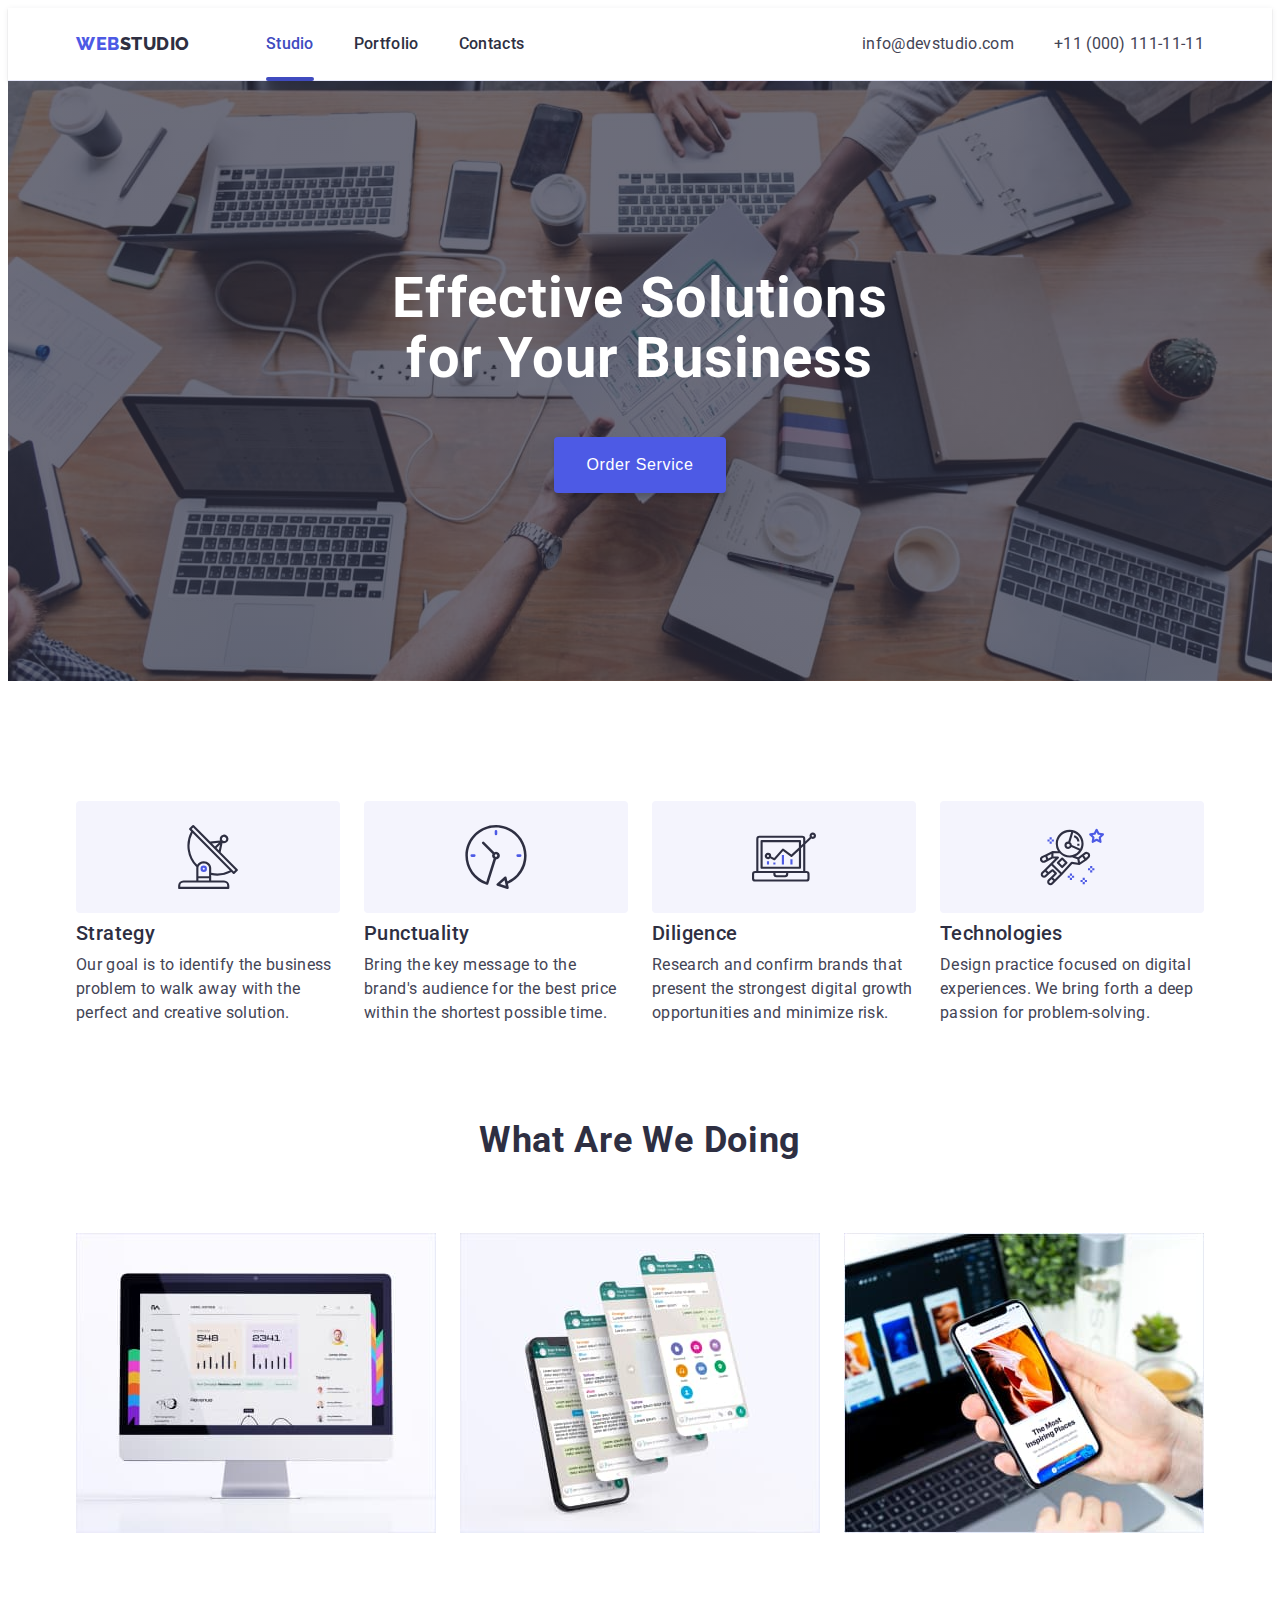
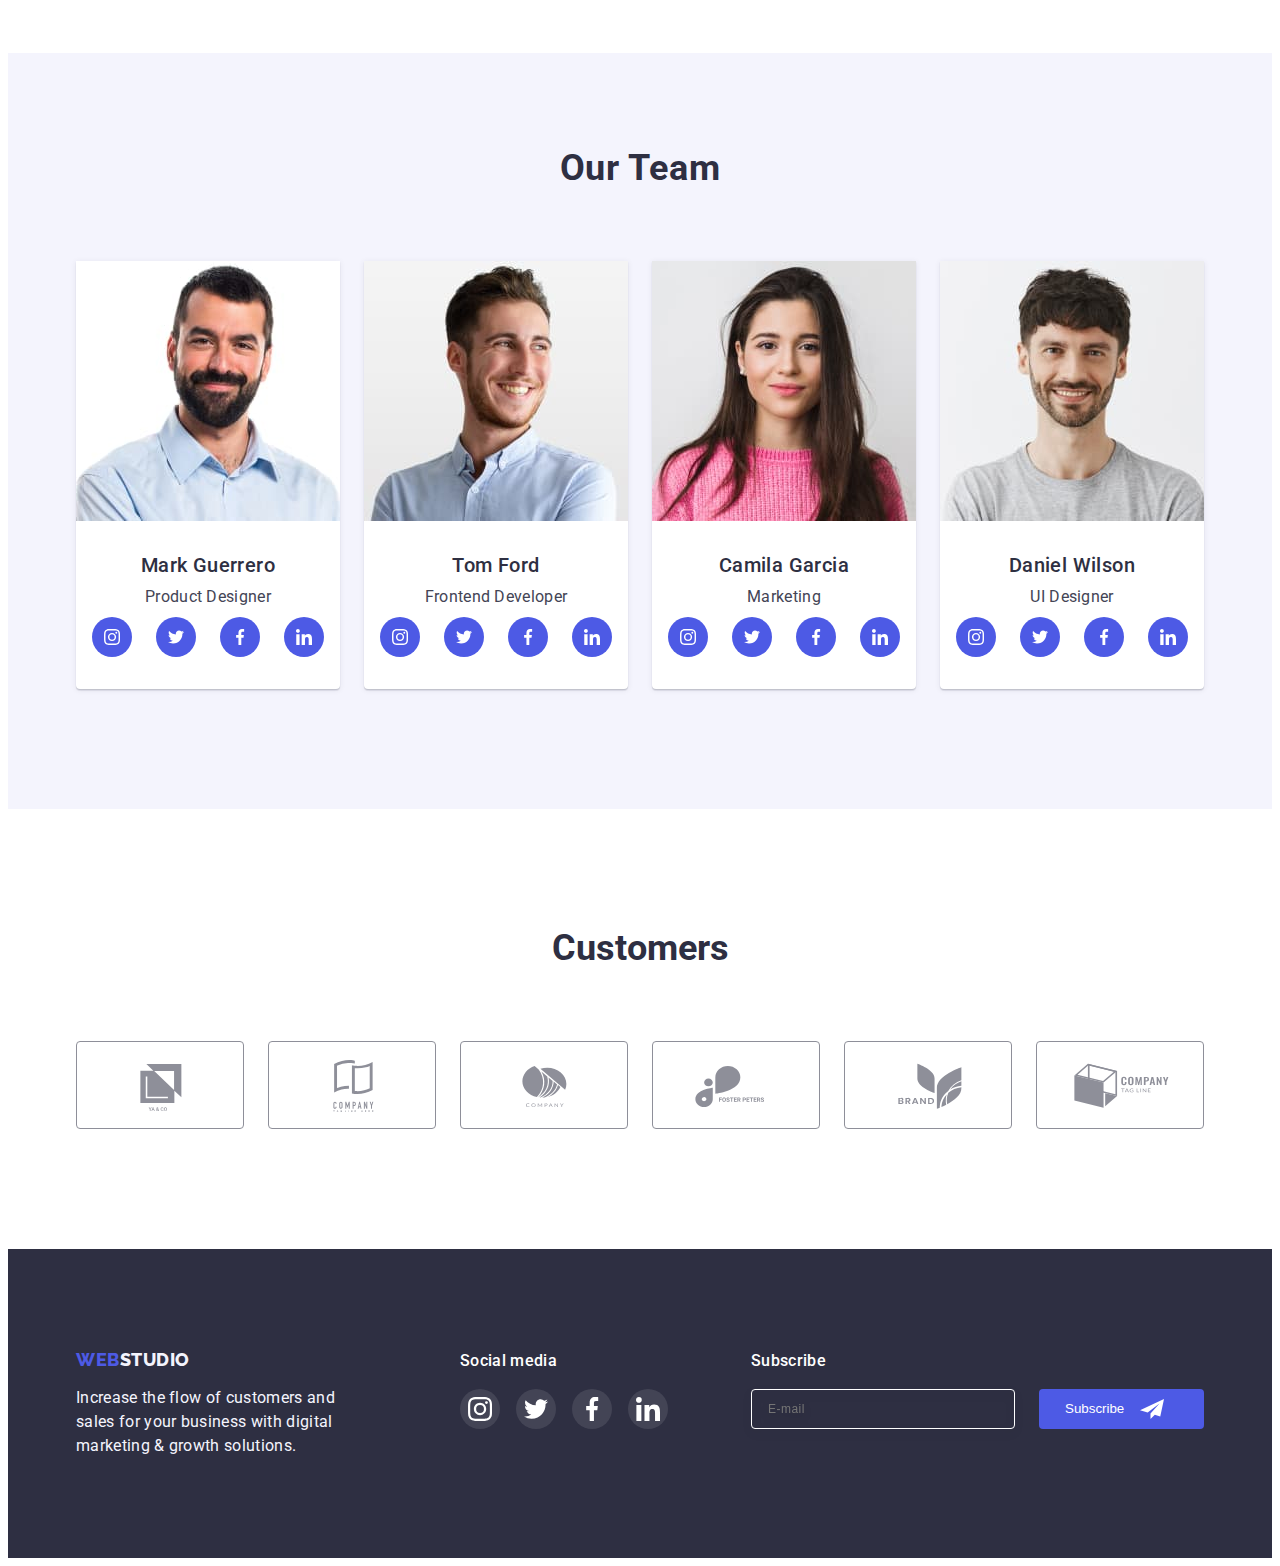
==== index.html @ e8868070 "q" ====
<!DOCTYPE html>
<html lang="en">
<head>
    <meta charset="UTF-8" />
    <meta http-equiv="X-UA-Compatible" content="IE=edge" />
    <meta name="viewport" content="width=device-width, initial-scale=1.0" />
    <title>WebStudio</title>
    <link rel="preconnect" href="https://fonts.googleapis.com">
    <link rel="preconnect" href="https://fonts.gstatic.com" crossorigin>
    <link href="https://fonts.googleapis.com/css2?family=Raleway:wght@800&family=Roboto:wght@400;500;700;900&display=swap"
        rel="stylesheet">
    <link rel="stylesheet" href="https://cdnjs.cloudflare.com/ajax/libs/modern-normalize/1.1.0/modern-normalize.min.css"
            integrity="sha512-wpPYUAdjBVSE4KJnH1VR1HeZfpl1ub8YT/NKx4PuQ5NmX2tKuGu6U/JRp5y+Y8XG2tV+wKQpNHVUX03MfMFn9Q=="
            crossorigin="anonymous" referrerpolicy="no-referrer" />
    <link rel="stylesheet" href="./css/slyles.css" />
</head>
<body class="body">
    <!-- Top Line -->
    <header class="page-header main-nav">
        <div class="container main-nav">
            <nav class="nav main-nav">
                <!-- Logo -->
                <a class="logo-up link" href="./index.html">Web<span class="logo-accent">Studio</span></a>
                <!-- Menu Nav -->
                <ul class="list main-nav">
                    <li class="nav-title">
                        <a class="navigation current-link link" href="./index.html">Studio</a>
                    </li>
                    <li class="nav-title">
                        <a class="navigation link" href="./portfolio.html">Portfolio</a>
                   <li>
                    <li class="nav-title">
                        <a class="navigation link" href="">Contacts</a>
                    </li>
                </ul>
            </nav>
            <address class="adress">
                <ul class="mail-tel main-nav">
                    <li class="nav-title"><a class="connection link" href="mailto:info@devstudio.com">info@devstudio.com</a></li>
                    <li class="nav-title"><a class="connection link" href="tel:+110001111111">+11 (000) 111-11-11</a></li>
                </ul>
            </address>
        </div>
    </header>
    <main>
        <!-- Hero -->
        <section class="hero section">
            <div class="container">
             <h1 class="hero-title">
            Effective Solutions<br />for Your Business
             </h1>
                <button class="hero-btn" data-modal-open type="button">Order Service</button>
            </div>
        </section>

        <!-- advantages -->
        <section class="advantages section2">
            <div class="container">
                <h2 class="visually-hidden">Advantages</h2>
                <ul class="adnvantage-list">
                    <li class="feature">
                        <div class="feature-icon-location">
                            <svg class="feature-icon">
                                <use href="./images/icons.svg#icon-antenna"></use>
                            </svg>
                        </div>
                        <h3 class="advantages-title">Strategy</h3>
                        <p class="advantages-text">Our goal is to identify the business problem to walk away with the perfect and creative solution.
                        </p>
                    </li>
                    <li class="feature">
                        <div class="feature-icon-location">
                <svg class="feature-icon">
                  <use href="./images/icons.svg#icon-clock"></use>
                </svg>
              </div>
                        <h3 class="advantages-title">Punctuality</h3>
                        <p class="advantages-text">Bring the key message to the brand's audience for the best price within the shortest possible
                            time.</p>
                    </li>
                    <li class="feature">
                        <div class="feature-icon-location">
                <svg class="feature-icon">
                  <use href="./images/icons.svg#icon-diagram"></use>
                </svg>
              </div>
                        <h3 class="advantages-title">Diligence</h3>
                        <p class="advantages-text">Research and confirm brands that present the strongest digital growth opportunities and minimize
                            risk.</p>
                    </li>
                    <li class="feature">
                        <div class="feature-icon-location">
                <svg class="feature-icon">
                  <use href="./images/icons.svg#icon-astronaut"></use>
                </svg>
              </div>
                        <h3 class="advantages-title">Technologies</h3>
                        <p class="advantages-text">Design practice focused on digital experiences. We bring forth a deep passion for
                            problem-solving.</p>
                    </li>
                </ul>
            </div>
        </section>
        <!-- gallery -->
        <section class="gallery section">
            <div class="container">
                <h2 class="galery-title">What are we doing</h2>
                <ul class="section-gallery">
                    <li class="section-photo">
                        <img src="./images/computer.jpg" alt="computer with opened projectc" width="360" height="300" />
                    </li>
                    <li class="section-photo">
                        <img src="./images/phoneapp.jpg" alt="phone application" width="360" height="300" />
                    </li>
                    <li class="section-photo">
                        <img src="./images/webpage.jpg" alt="mobile version of web page" width="360" height="300" />
                    </li>
                </ul>
            </div>
        </section>
        <!-- our team -->
        <section class="team-section section">
           <div class="container">
                <h2 class="team-title">Our Team</h2>
                <ul class="section3">
                    <li class="team-title-list">
                        <img class="team-card-photo" src="./images/team/mark.jpg" alt="Mark Guerrero" width="264" height="260" />
                        <div class="team-wrap">
                            <h3 class="name">Mark Guerrero</h3>
                            <p class="job">Product Designer</p>
                            <ul class="team-soc-list list">
                                <li class="team-soc-item">
                                    <a href="" class="team-soc-link link">
                                        <svg width="16" height="16" class="team-soc-icon">
                                            <use href="./images/icons.svg#icon-instagram"></use>
                                        </svg>
                                    </a></li>
                                <li class="team-soc-item">
                                    <a href="" class="team-soc-link link">
                                        <svg width="16" height="16" class="team-soc-icon">
                                            <use href="./images/icons.svg#icon-twitter"></use>
                                        </svg>
                                    </a></li>
                                <li class="team-soc-item">
                                    <a href="" class="team-soc-link link">
                                        <svg width="16" height="16" class="team-soc-icon">
                                            <use href="./images/icons.svg#icon-facebook"></use>
                                        </svg>
                                    </a></li>
                                <li class="team-soc-item">
                                    <a href="" class="team-soc-link link">
                                        <svg width="16" height="16" class="team-soc-icon">
                                            <use href="./images/icons.svg#icon-linkedin"></use>
                                        </svg>
                                    </a></li>
                            </ul>
                        </div >
                    </li>
                    <li class="team-title-list">
                        <img class="team-card-photo" src="./images/team/tom.jpg" alt="Tom Form" width="264" height="260" />
                        <div class="team-wrap">
                            <h3 class="name">Tom Ford</h3>
                            <p class="job">Frontend Developer</p>
                            <ul class="team-soc-list list">
                                <li class="team-soc-item">
                                    <a href="" class="team-soc-link link">
                                        <svg width="16" height="16" class="team-soc-icon">
                                            <use href="./images/icons.svg#icon-instagram"></use>
                                        </svg>
                                    </a></li>
                                <li class="team-soc-item">
                                    <a href="" class="team-soc-link link">
                                        <svg width="16" height="16" class="team-soc-icon">
                                            <use href="./images/icons.svg#icon-twitter"></use>
                                        </svg>
                                    </a></li>
                                <li class="team-soc-item">
                                    <a href="" class="team-soc-link link">
                                        <svg width="16" height="16" class="team-soc-icon">
                                            <use href="./images/icons.svg#icon-facebook"></use>
                                        </svg>
                                    </a></li>
                                <li class="team-soc-item">
                                    <a href="" class="team-soc-link link">
                                        <svg width="16" height="16" class="team-soc-icon">
                                            <use href="./images/icons.svg#icon-linkedin"></use>
                                        </svg>
                                    </a></li>
                            </ul>
                        </div >
                    </li>
                    <li class="team-title-list">
                        <img class="team-card-photo" src="./images/team/camila.jpg" alt="Camila Garcia" width="264" height="260" />
                        <div class="team-wrap">
                            <h3 class="name">Camila Garcia</h3>
                            <p class="job">Marketing</p>
                            <ul class="team-soc-list list">
                                <li class="team-soc-item">
                                    <a href="" class="team-soc-link link">
                                        <svg width="16" height="16" class="team-soc-icon">
                                            <use href="./images/icons.svg#icon-instagram"></use>
                                        </svg>
                                    </a></li>
                                <li class="team-soc-item">
                                    <a href="" class="team-soc-link link">
                                        <svg width="16" height="16" class="team-soc-icon">
                                            <use href="./images/icons.svg#icon-twitter"></use>
                                        </svg>
                                    </a></li>
                                <li class="team-soc-item">
                                    <a href="" class="team-soc-link link">
                                        <svg width="16" height="16" class="team-soc-icon">
                                            <use href="./images/icons.svg#icon-facebook"></use>
                                        </svg>
                                    </a></li>
                                <li class="team-soc-item">
                                    <a href="" class="team-soc-link link">
                                        <svg width="16" height="16" class="team-soc-icon">
                                            <use href="./images/icons.svg#icon-linkedin"></use>
                                        </svg>
                                    </a></li>
                            </ul>
                        </div >
                    </li>
                    <li class="team-title-list">
                        <img class="team-card-photo" src="./images/team/daniel.jpg" alt="Daniel Wilson" width="264" height="260" />
                        <div class="team-wrap">
                            <h3 class="name">Daniel Wilson</h3>
                            <p class="job">UI Designer</p>
                            <ul class="team-soc-list list">
                                <li class="team-soc-item">
                                    <a href="" class="team-soc-link link">
                                        <svg width="16" height="16" class="team-soc-icon">
                                            <use href="./images/icons.svg#icon-instagram"></use>
                                        </svg>
                                    </a></li>
                                <li class="team-soc-item">
                                    <a href="" class="team-soc-link link">
                                        <svg width="16" height="16" class="team-soc-icon">
                                            <use href="./images/icons.svg#icon-twitter"></use>
                                        </svg>
                                    </a></li>
                                <li class="team-soc-item">
                                    <a href="" class="team-soc-link link">
                                        <svg width="16" height="16" class="team-soc-icon">
                                            <use href="./images/icons.svg#icon-facebook"></use>
                                        </svg>
                                    </a></li>
                                <li class="team-soc-item">
                                    <a href="" class="team-soc-link link">
                                        <svg width="16" height="16" class="team-soc-icon">
                                            <use href="./images/icons.svg#icon-linkedin"></use>
                                        </svg>
                                    </a></li>
                            </ul>
                        </div >
                    </li>
                </ul>
           </div>
        </section>
        <section class="customers">
            <div class="container">
                <h2 class="subtitle">Customers</h2>        
                <ul class="list flex-list">
                    <li class="customers-item">
                        <a href="#" class="customers-link">
                            <svg class="svg-link">
                                <use href="./images/icons.svg#icon-ya-co"></use>
                            </svg>
                        </a>
                    </li>
                    <li class="customers-item">
                        <a href="#" class="customers-link">
                            <svg class="svg-link">
                                <use href="./images/icons.svg#icon-tagline-2"></use>
                            </svg>
                        </a>
                    </li>
                    <li class="customers-item">
                        <a href="#" class="customers-link">
                            <svg class="svg-link">
                                <use href="./images/icons.svg#icon-company"></use>
                            </svg>
                        </a>
                    </li>
                    <li class="customers-item">
                        <a href="#" class="customers-link">
                            <svg class="svg-link">
                                <use href="./images/icons.svg#icon-foster-peters"></use>
                            </svg>
                        </a>
                    </li>
                    <li class="customers-item">
                        <a href="#" class="customers-link">
                            <svg class="svg-link">
                                <use href="./images/icons.svg#icon-brand"></use>
                            </svg>
                        </a>
                    </li>
                    <li class="customers-item">
                        <a href="#" class="customers-link">
                            <svg class="svg-link">
                                <use href="./images/icons.svg#icon-company-tagline"></use>
                            </svg>
                        </a>
                    </li>
                </ul>
            </div>
        </section>
    </main>
    <!-- Footer -->
    <footer class="footer">
        <div class="container footer-box">
            <div>
                <a class="logo-down link" href="./index.html">Web<span class="logo-footer">Studio</span></a>
                <p class="footer-text">Increase the flow of customers and sales for your business with digital marketing & growth solutions.</p>
            </div>
            <div class="footer-soc-media">            
                <p class="social-text">Social media</p>
                <ul class="footer-container list">
                    <li class="footer-soc-item">
                        <a href="#" class="footer-link link">
                            <svg width="24" height="24" class="footer-icon">
                                <use href="./images/icons.svg#icon-instagram"></use>
                            </svg>
                        </a>
                    </li>            
                    <li class="footer-soc-item">
                        <a href="#" class="footer-link">
                            <svg width="24" height="24" class="footer-icon">
                                <use href="./images/icons.svg#icon-twitter"></use>
                            </svg>
                        </a>
                    </li>
                    <li class="footer-soc-item">
                        <a href="#" class="footer-link">
                            <svg width="24" height="24" class="footer-icon">
                                <use href="./images/icons.svg#icon-facebook"></use>
                            </svg>
                        </a>
                    </li>            
                    <li class="footer-soc-item">
                        <a href="#" class="footer-link">
                            <svg width="24" height="24" class="footer-icon">
                                <use href="./images/icons.svg#icon-linkedin"></use>
                            </svg>
                        </a>
                    </li>
                </ul>
            </div>
            <div class="footer-subscribe">
                       <h3 class="footer-header">Subscribe</h3>
                        <form class="footer-input">                            
                            <input type="email" name="email" placeholder="E-mail" class="footer-input-email">
                            <button type="submit" class="subscribe-btn">Subscribe
                            <svg width="24" height="24" class="footer-plane-icon">
                            <use href="./images/icons.svg#icon-plane"></use>
                        </svg>
                    </button>
                </form>
            </div>
        </div>
    </footer>
    <div class="backdrop is-hidden" data-modal>
        <div class="modal">
            <button type="button" class="modal-close" data-modal-close>
                <svg width="8" height="8" class="close-iconx">
                    <use href="./images/icons.svg#icon-close-icon"></use>
                </svg>
            </button>
            <p class="modal-title">Leave your contacts and we will call you back</p>
            <form class="modal-form">
                <div class="modal-filed">
                    <label for="user-name" class="label-name">Name</label>
                    <div class="input-div">
                        <input type="text" class="modal-input" placeholder="Name" id="user-name" name="user-name" />
                        <svg class="modal-input-icon" width="18px" height="24px">
                            <use href="./images/icons.svg#icon-name"></use>
                        </svg>
                    </div>
                </div>
                <div class="modal-filed">
                    <label for="user-phone" class="label-name">Phone</label>
                    <div class="input-div">
                        <input type="tel" class="modal-input" placeholder="Phone" id="user-phone" name="user-phone" />
                        <svg class="modal-input-icon" width="18px" height="24px">
                            <use href="./images/icons.svg#icon-phone"></use>
                        </svg>
                    </div>
                </div>
                <div class="modal-filed">
                    <label for="user-email" class="label-name">Email</label>
                    <div class="input-div">
                        <input type="email" class="modal-input" placeholder="Email" id="user-email" name="user-email" />
                        <svg class="modal-input-icon" width="18px" height="24px">
                            <use href="./images/icons.svg#icon-email"></use>
                        </svg>
                    </div>
                </div>
                <div class="modal-textarea">
                    <label class="label-name" for="user-comment">Comment</label>
                    <textarea name="user-comment" id="user-comment" class="textarea" placeholder="Text input"></textarea>
                </div>
                <div class="modal-field">
                    <input type="checkbox" name="user-privacy" value="true" id="privacy" class="modal-check visually-hidden">
                    <label for="privacy" class="check-text">
            
                        I accept the terms and conditions of the
                        <a href="#" class="privacy-link">Privacy Policy</a>
                    </label>
                </div>
                <button class="send-btn" type="submit">Send</button>
            </form>
        </div>
    </div>
    <script src="./js/modal.js"></script>
</body>

</html>
---- css/slyles.css ----
/*--------------variables-------------*/
:root {
    --primary-text-color: #434455;
    --primary-bg-color: #ffffff;
    --hero-background-color: #2E2F42;
    --team-background-colr: #F4F4FD;
    --accent-color: #2e2f42;
    --logo: #4D5AE5;
    --btn-portfolio-color: #4D5AE5;
    --btn-bg-portfolio-color: #F4F4FD;
    --hero-title-color: #FFFFFF;
    --features-paragraf-color: #434455;
    --job-color: #434455;
    --navigation: #2E2F42;
    --type-product-collor: #434455;
    --main-background-color: #FFFFFF;
    --team-background-color: #f4f4fd;
    --footer-background-color: #2E2F42;
    --footer-text-color: #f4f4fd;

}

h1,
h2,
h3,
p {
    margin: 0;
}

ul {
    margin: 0;
    padding: 0;
}

img {
    display: block;
    width: 100%;
}

*,
*::before,
*::after {
    box-sizing: border-box;
}

/* Container */

.container {
    width: 1158px;
    padding-left: 15px;
    padding-right: 15px;
    margin-left: auto;
    margin-right: auto;
}



/*-----------------------main-regulation------------------------*/
.body {
    font-family: "Roboto", sans-serif;
    color: var(--primary-text-color);
    background-color: var(--primary-bg-color);
}

.section {
    padding-top: 96px;
    padding-bottom: 120px;
    gap: 24px;
}

.section2 {padding-top: 120px;}

.section3 {
    list-style: none;
    display: flex;}

.page-header {
text-align: center;
background: #ffffff;
border-bottom: 1px solid #e7e9fc;
box-shadow: 0px 2px 1px rgba(46, 47, 66, 0.08), 0px 1px 1px rgba(46, 47, 66, 0.16), 0px 1px 6px rgba(46, 47, 66, 0.08);
}

.adress {
    margin-left: auto;
    font-style: normal
}

.mail-tel {
line-height: 1.5;
letter-spacing: 0.02em;
font-style: normal;
list-style: none;
}

.list {
    display: flex;
    flex-direction: row;
    list-style: none;
    align-items: flex-start;
}

.adnvantage-list {
    display: flex;
    margin: 0;
    padding: 0;
}

.feature {
    list-style: none;
    width: calc((100% - 48px) / 4);
    margin: 0;
    padding: 0;
}

.feature-icon {
    width: 64px;
    height: 64px;
    fill: #2e2f42;
    }

.feature-icon-location {
    display: flex;
    justify-content: center;
    align-items: center;
    margin-bottom: 8px;
    height: 112px;
    background: #f4f4fd;
    border-radius: 4px;
}

.feature:not(:last-child) {
    margin-right: 24px;
}

.nav-title:not(:last-child) {
    margin-right: 40px;
}

.link {
    text-decoration: none;
}


.hero-btn {

    font-weight: 500;
    font-size: 16px;
    line-height: 1.5;
    cursor: pointer;
    letter-spacing: 0.04em;
    color: #FFFFFF;
    background-color: #4D5AE5;
    box-shadow: 0px 4px 4px rgba(0, 0, 0, 0.15);
    border-radius: 4px;
    padding: 16px 32px;
    border: none;
    transition: background-color 250ms cubic-bezier(0.4, 0, 0.2, 1);
    
}

.hero-btn:hover,
.hero-btn:focus {
    background-color: #404BBF;
    
}

.portfolio-btn {
    font-family: "Roboto", sans-serif;
    font-weight: 500;
    font-size: 16px;
    line-height: 1.5;
    letter-spacing: 0.04em;
    cursor: pointer;
    color: var(--btn-portfolio-color);
    background: var(--btn-bg-portfolio-color);
    border: 1px solid #E7E9FC;
    border-radius: 4px;
    padding: 12px 24px;
    transition: background-color 250ms cubic-bezier(0.4, 0, 0.2, 1), border-color 250ms cubic-bezier(0.4, 0, 0.2, 1), color 250ms cubic-bezier(0.4, 0, 0.2, 1), box-shadow 250ms cubic-bezier(0.4, 0, 0.2, 1);;

}

.portfolio-btn:hover,
.portfolio-btn:focus {
    color: #FFFFFF;
    box-shadow: 0px 3px 1px rgba(0, 0, 0, 0.1), 0px 2px 1px rgba(0, 0, 0, 0.08), 0px 2px 2px rgba(0, 0, 0, 0.12);
    background-color: #4D5AE5;
    border-color: transparent;
}

.portfolio-btn:hover ::after,
.portfolio-btn:focus ::after {
    content: "";
    width: 66px;
    height: 4px;
    background-color: #404BBF;
    border-radius: 2px;

}

.logo-up {
    font-family: 'Raleway', sans-serif;
    font-weight: 800;
    font-size: 18px;
    line-height: 1.17;
    letter-spacing: 0.03em;
    text-transform: uppercase;
    color: var(--logo);
    display: flex;
    flex-direction: row;
    align-items: center;
    padding-top: 24px;
    padding-bottom: 24px;
    margin-right: 76px;
    position: inherit;
}

.logo-down {
    font-family: 'Raleway', sans-serif;
    font-weight: 800;
    font-size: 18px;
    line-height: 1.17;
    letter-spacing: 0.03em;
    text-transform: uppercase;
    color: var(--logo);
}

.logo-accent {
    text-transform: uppercase;
    color: var(--accent-color);
}

.logo-footer {
    color: #f4f4fd;
}

.navigation {
    text-decoration: none;
    font-weight: 500;
    font-size: 16px;
    line-height: 1.5;
    letter-spacing: 0.02em;
    color: var(--navigation);
    padding-top: 24px;
    padding-bottom: 24px;
    display: inline-block;
    position: relative;
    transition: color 250ms cubic-bezier(0.4, 0, 0.2, 1);
}

.current-link {
    color: #404BBF;
}


.current-link::after {
    content: "";
    display: block;
    position: absolute;
    top: 44px;
    left: 0;
    transform: translateY(25px);
    width: 100%;
    height: 4px;
    border-radius: 2px;
    background-color: #404BBF;
}

.navigation:hover,
.navigation:focus {
    color: #404bbf;
}

.main-nav {
    display: flex;
}

.connection {
    font-weight: 400;
    font-size: 16px;
    line-height: 1.5;
    letter-spacing: 0.02em;
    color: var(--primary-text-color);
    padding-top: 24px;
    padding-bottom: 24px;
    display: block;
    transition: color 250ms cubic-bezier(0.4, 0, 0.2, 1);
}

.connection:hover,
.connection:focus {
    color: #404BBF;
}

.footer-text {
    font-size: 16px;
    line-height: 1.5;
    letter-spacing: 0.02em;
    color: var(--footer-text-color);
    width: 264px;
    margin-top: 16px;
}

.footer {
    background-color: var(--footer-background-color);
    padding-top: 100px;
    padding-bottom: 100px;
}

.footer-box {
    display: flex;
    align-items: baseline;
}

.footer-soc-media {
    margin-left: 120px;
}

.social-text {
    font-weight: 500;
    font-size: 16px;
    line-height: 1.5;
    letter-spacing: 0.02em;
    color: #FFFFFF;
    width: 264px;
}

.footer-link {
    width: 100%;
    height: 100%;
    border-radius: 50%;
    display: flex;
    justify-content: center;
    align-items: center;
    background-color: rgba(255, 255, 255, 0.1);
    fill: #FFFFFF;
    transition: background-color 250ms cubic-bezier(0.4, 0, 0.2, 1);
    
}

.footer-link:hover,
.footer-link:focus {
    background-color: #31D0AA;
}

.team-soc-media {
    display: flex;
    flex-direction: row;
    justify-content: center;
    align-items: center;
    padding: 0px;
    gap: 24px;
    margin-top: 8px;
    margin-left: 16px;
    width: 232px;
    height: 40px;
}

.footer-soc-item {
    width: 40px;
    height: 40px;
    
}

.footer-container {
    display: flex;
    gap: 16px;
    margin-top: 16px;
}

.footer-subscribe {
    margin-left: auto
}

.footer-header {
    font-weight: 500;
    font-size: 16px;
    line-height: 1.5;
    letter-spacing: 0.02em;
    color: #FFFFFF;
    margin-bottom: 16px;
}

.footer-input {
    display: flex;
    justify-content: center;
    gap: 24px;
}


.footer-input-email {
    display: flex;
    justify-content: center;
    width: 264px;
    height: 40px;
    padding: 8px 16px;
    font-size: 12px;
    line-height: 0.2;
    letter-spacing: 0.04em;
    border: 1px solid #FFFFFF;
    color: #FFFFFF;
    filter: drop-shadow(0px 4px 4px rgba(0, 0, 0, 0.15));
    border-radius: 4px;
    background-color: transparent;
}

.subscribe-btn {
    display: flex;
    align-items: center;
    text-align: center;
    gap: 16px;
    padding: 8px 24px;
    width: 165px;
    height: 40px;
    font-weight: 500;
    line-height: 1.5;
    background-color: #4D5AE5;
    color: #FFFFFF;
    border-color: transparent;
    border-radius: 4px;
    transition-property: background-color, color;
    transition-duration: 250ms;
    transition-timing-function: cubic-bezier(0.4, 0, 0.2, 1);
    cursor: pointer;
}

.footer-plane-icon {
    fill: #FFFFFF;
}

.subscribe-btn:is(:hover, :focus) {
    background: #404BBF;
}




/*----------------------main-page---------------------*/


.hero {
text-align: center;
max-width: 1440px;
margin: 0 auto;
padding-top: 188px;
padding-bottom: 188px;
background-color: var(--footer-background-color);
background-image: linear-gradient(rgba(46, 47, 66, 0.7), rgba(46, 47, 66, 0.7)), url(../images/people-office.jpg);
background-repeat: no-repeat;
background-position: center;
background-size: cover;

}

.advantages {
    display: flex;
}

.advantages-title {
    font-weight: 500;
    font-size: 20px;
    line-height: 1.2;
    letter-spacing: 0.02em;
    margin-bottom: 8px;
    color: var(--accent-color)
}

.advantages-text {
    font-size: 16px;
    line-height: 1.5;
    letter-spacing: 0.02em;
    color: var(--features-paragraf-color);

}

.hero-title {
    font-weight: 700;
    font-size: 56px;
    line-height: 1.07;
    text-align: center;
    letter-spacing: 0.02em;
    color: var(--hero-title-color);
    margin-bottom: 48px;
    
}

.visually-hidden {
    clip: rect(0 0 0 0);
    clip-path: inset(50%);
    height: 1px;
    overflow: hidden;
    position: absolute;
    white-space: nowrap;
    width: 1px;
    margin: -1px;
    border: 0;
    padding: 0;
}


.galery-title {
    font-weight: 700;
    font-size: 36px;
    line-height: 1.11;
    text-align: center;
    text-transform: capitalize;
    letter-spacing: 0.02em;
    color: var(--navigation);
    margin-bottom: 72px;
   }

.section-gallery {
list-style: none;
display: flex;
}

.section-photo:not(:last-child) {
margin-right: 24px;
}

.team-section {
background-color: var(--team-background-color);
text-align: center;
}

.team-card-photo {
    margin-bottom: 32px;
}

.team-title-list {
    background-color: #FFFFFF;
    padding-bottom: 32px;
    box-shadow: 0px 1px 6px rgba(46, 47, 66, 0.08),
    0px 1px 1px rgba(46, 47, 66, 0.16), 0px 2px 1px rgba(46, 47, 66, 0.08);
    border-radius: 0px 0px 4px 4px;
}

.team-title-list:not(:last-child) {
    margin-right: 24px;
}

.team-title {
    font-weight: 700;
    font-size: 36px;
    line-height: 1.11;
    text-align: center;
    text-transform: capitalize;
    letter-spacing: 0.02em;
    color: var(--navigation);
    margin-bottom: 72px;
}

.name {
    font-weight: 500;
    font-size: 20px;
    line-height: 1.2;
    letter-spacing: 0.02em;
    color: var(--navigation);
    margin-bottom: 8px;

}

.job {
    font-size: 16px;
    line-height: 1.5;
    letter-spacing: 0.02em;
    color: var(--job-color);
    margin-bottom: 8px;
    
}

.team-soc-list {
    display: flex;
    justify-content: center;
    gap: 24px;
}



.team-soc-item {
    width: 40px;
    height: 40px;
}

.team-soc-link {
    width: 100%;
    height: 100%;
    border-radius: 50%;
    background-color: #4D5AE5;
    display: flex;
    align-items: center;
    justify-content: center;
    fill: #FFFFFF;
    transition: background-color 250ms cubic-bezier(0.4, 0, 0.2, 1);
}

.team-soc-link:hover,
.team-soc-link:focus {
    background-color: #404BBF;
}

/*--------------------Customers------------------*/
.subtitle {
    text-align: center;
    font-size: 36px;
    line-height: 1.11;
    text-transform: capitalize;
    color: #2e2f42;
    margin-bottom: 72px;
}
.customers {
    padding-bottom: 120px;
    padding-top: 120px;
}

.customers-link {
    display: flex;
    justify-content: center;
    align-items: center;
    width: 168px;
    height: 88px;
    margin-right: 24px;
    border: 1px solid #8e8f99;
    border-radius: 4px;
    transition: border-color 250ms cubic-bezier(0.4, 0, 0.2, 1);
}

.customers-item:last-child {
    margin-right: 0;
}

.svg-link {
    width: 104px;
    height: 56px;
    fill: #8e8f99;
    transition: fill 250ms cubic-bezier(0.4, 0, 0.2, 1);
    }

.customers-link:hover,
.customers-link:focus {
    border-color: #4d5ae5;
}

.customers-link:hover .svg-link,
.customers-link:focus .svg-link {
    fill: #4d5ae5;
}



/*--------------------portfolio-page-------------*/


.name-product {
    font-weight: 500;
    font-size: 20px;
    line-height: 1.2;
    letter-spacing: 0.02em;
    color: var(--navigation);
    margin-bottom: 8px;

}

.type-product {
    font-size: 16px;
    line-height: 1.5;
    letter-spacing: 0.02em;
    color: var(--type-product-collor);
}

.filters {
    list-style: none;
    display: flex;
    align-items: center;
    justify-content: center;
    margin-bottom: 72px;
}

.btn:not(:last-child) {
    margin-right: 24px;
}

.row {
    list-style: none;
    display: flex;
    flex-wrap: wrap;
    column-gap: 24px;
    row-gap: 48px;   
}

.project-card {
    max-width: 360px;
    background: #ffffff;
    width: calc((100% - 48px) / 3);
}

.card-top-wrap {
    position: relative;
    overflow: hidden;

}

.project-card:hover .card-cover-text {
    transform: translateY(0);
}

.card-cover-text {
    font-weight: 400;
    font-size: 16px;
    line-height: 1.5;
    letter-spacing: 0.02em;
    color: #F4F4FD;
    background: #4D5AE5;
    position: absolute;
    top: 0;
    padding: 40px 32px 164px 32px;
    transform: translateY(100%);
    transition: transform 250ms linear;
    height: 100%;
}

.project-card-link {
    display: block;
    height: 100%;
    transition: box-shadow 250ms cubic-bezier(0.4, 0, 0.2, 1);    
}

.project-card-link:hover,
.project-card-link:focus {
    box-shadow: 0px 1px 6px rgba(46, 47, 66, 0.08), 0px 1px 1px rgba(46, 47, 66, 0.16), 0px 2px 1px rgba(46, 47, 66, 0.08);
}

.project-card:nth-child(3n) {
    margin-right: 0;
}


.border {
    border-right: 1px solid #E7E9FC;
    border-bottom: 1px solid #E7E9FC;
    border-left: 1px solid #E7E9FC;
    padding: 32px 16px;
}



/*--------------------MODAL-------------*/
.backdrop {
    position: fixed;
    top: 0;
    width: 100%;
    height: 100%;
    background-color: rgba(46, 47, 66, 0.4);
    transition: opacity 250ms cubic-bezier(0.4, 0, 0.2, 1), visibility 250ms cubic-bezier(0.4, 0, 0.2, 1);
}

.modal {
    width: 408px;
    min-height: 584px;
    background: #FCFCFC;
    box-shadow: 0px 1px 1px rgba(0, 0, 0, 0.14), 0px 1px 3px rgba(0, 0, 0, 0.12), 0px 2px 1px rgba(0, 0, 0, 0.2);
    border-radius: 4px;
    position: absolute;
    top: 50%;
    left: 50%;
    transform: translate(-50%, -50%) scaleY(1);
    transition: transform 250ms cubic-bezier(0.4, 0, 0.2, 1);
    padding-top: 72px;
    padding-right: 24px;
    padding-left: 24px;
}

.backdrop.is-hidden .modal {
    transform: translate(-50%, -50%) scaleY(2);
}

.modal-close {
display: flex;
justify-content: center;
align-items: center;
position: absolute;
top: 24px;
right: 24px;
width: 24px;
height: 24px;
border-radius: 50%;
fill: #2E2F42;
background-color: #E7E9FC;
border: 1px solid rgba(0, 0, 0, 0.1);
cursor: pointer;
transition: background-color 250ms cubic-bezier(0.4, 0, 0.2, 1), fill 250ms cubic-bezier(0.4, 0, 0.2, 1);
}

.modal-close:hover, 
.modal-close:focus {
    background-color: #404BBF;
    fill: #FFFFFF;
  
}

.is-hidden {
    opacity: 0;
    visibility: hidden;
    pointer-events: none;
}

.modal-title {
    font-weight: 500;
    font-size: 16px;
    line-height: 1.5;
    text-align: center;
    letter-spacing: 0.02em;
    color: #2e2f42;
    margin-bottom: 16px;
}

.label-name {
    display: block;
    font-size: 12px;
    margin-bottom: 4px;
    color: #8e8f99;
}

.input-div {
    position: relative;
}

.modal-input {
    width: 100%;
    height: 40px;
    padding: 11px 38px;
    border: 1px solid rgba(33, 33, 33, 0.2);
    border-radius: 4px;
    font-size: 12px;
    line-height: 1.17;
    letter-spacing: 0.04em;
    color: #2e2f42;
    transition: border-color 250ms cubic-bezier(0.4, 0, 0.2, 1), fill 250ms cubic-bezier(0.4, 0, 0.2, 1);
    outline: transparent;
    background-color: transparent;
}

.modal-input:focus {
    border-color: rgba(77, 90, 229, 1);
}

.modal-input-icon {
    position: absolute;
    left: 16px;
    top: 50%;
    transform: translateY(-50%);
    fill: #2E2F42;
    transition: border-color 250ms cubic-bezier(0.4, 0, 0.2, 1);
}

.modal-input:focus+.modal-input-icon {
    fill: rgba(77, 90, 229, 1);
}

.textarea {
    width: 100%;
    height: 120px;
    display: block;
    border: 1px solid rgba(33, 33, 33, 0.2);
    outline: transparent;
    background-color: transparent;
    resize: none;
    border-radius: 4px;
    padding: 8px 16px;
    font-size: 12px;
    line-height: 1.17;
    letter-spacing: 0.04em;
}

.textarea:focus {
    border-color: rgba(77, 90, 229, 1);
}

.modal-textarea {
    margin-bottom: 16px;
}

.modal-filed {
    margin-bottom: 8px;
}

.modal-check:checked+.check-text::before {
    width: 16px;
    height: 16px;
    background-color: #404BBF;
    border: 1px solid #404BBF;
    border-radius: 2px;
    background-image: url(../images/check.svg);
    background-repeat: no-repeat;
    background-position: center;
}

.check-text::before {
    content: '';
    display: block;
    width: 16px;
    height: 16px;
    border: 1px solid rgba(46, 47, 66, 0.4);
    border-radius: 2px;
    transition-property: border-color;
    transition-duration: 250ms;
    transition-timing-function: cubic-bezier(0.4, 0, 0.2, 1);
}

.modal-check:focus+.check-text::before {
    border-color: #404BBF;
}

.check-text {
    display: flex;
    gap: 8px;
    flex-wrap: wrap;
    align-items: flex-end;
    width: 100%;
    font-weight: 400;
    font-size: 12px;
    line-height: 1.17;
    letter-spacing: 0.04em;
    color: #8e8f99;
}

.privacy-link {
    font-weight: 400;
    font-size: 12px;
    line-height: 1.33;
    letter-spacing: 0.04em;
    color: #4D5AE5;
}

.send-btn {
    width: 169px;
    height: 56px;
    margin: auto;
    background-color: #4D5AE5;
    box-shadow: 0px 4px 4px rgba(0, 0, 0, 0.15);
    border-radius: 4px;
    border-color: transparent;
    color: #FFFFFF;
    font-weight: 500;
    line-height: 1.5;
    letter-spacing: 0.04em;
    display: flex;
    justify-content: center;
    align-items: center;
    margin-top: 24px;
    padding: 16px 32px;
    transition-property: background-color, color;
    transition-duration: 250ms;
    transition-timing-function: cubic-bezier(0.4, 0, 0.2, 1);
    cursor: pointer;
}

.send-btn:hover,
.send-btn:focus {
    background-color: #404BBF;
    color: #FFFFFF;
}
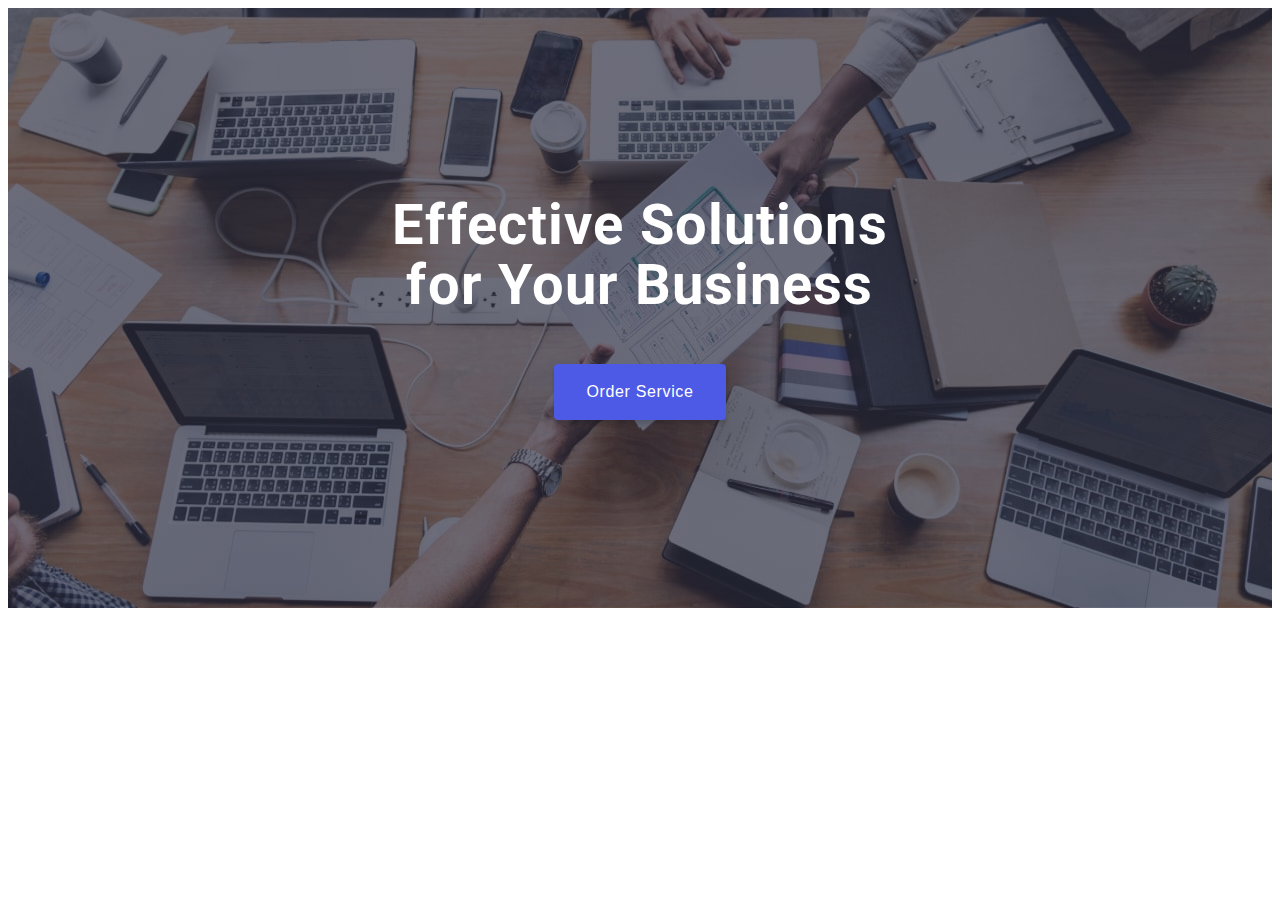
==== commit 00a7f9f2: "q" ====
--- a/index.html
+++ b/index.html
@@ -13,15 +13,15 @@
             integrity="sha512-wpPYUAdjBVSE4KJnH1VR1HeZfpl1ub8YT/NKx4PuQ5NmX2tKuGu6U/JRp5y+Y8XG2tV+wKQpNHVUX03MfMFn9Q=="
             crossorigin="anonymous" referrerpolicy="no-referrer" />
     <link rel="stylesheet" href="./css/slyles.css" />
+    <link rel="stylesheet" href="./css/tablet.css" media="screen and (min width:768px)">
+    <link rel="stylesheet" href="./css/desktop.css" media="screen and (min width:1200px)">
 </head>
 <body class="body">
     <!-- Top Line -->
-    <header class="page-header main-nav">
+    <!-- <header class="page-header main-nav">
         <div class="container main-nav">
-            <nav class="nav main-nav">
-                <!-- Logo -->
-                <a class="logo-up link" href="./index.html">Web<span class="logo-accent">Studio</span></a>
-                <!-- Menu Nav -->
+            <nav class="nav main-nav">                
+                <a class="logo-up link" href="./index.html">Web<span class="logo-accent">Studio</span></a>            
                 <ul class="list main-nav">
                     <li class="nav-title">
                         <a class="navigation current-link link" href="./index.html">Studio</a>
@@ -41,7 +41,7 @@
                 </ul>
             </address>
         </div>
-    </header>
+    </header> -->
     <main>
         <!-- Hero -->
         <section class="hero section">
@@ -54,7 +54,7 @@
         </section>
 
         <!-- advantages -->
-        <section class="advantages section2">
+        <!-- <section class="advantages section2">
             <div class="container">
                 <h2 class="visually-hidden">Advantages</h2>
                 <ul class="adnvantage-list">
@@ -100,9 +100,9 @@
                     </li>
                 </ul>
             </div>
-        </section>
+        </section> -->
         <!-- gallery -->
-        <section class="gallery section">
+        <!-- <section class="gallery section">
             <div class="container">
                 <h2 class="galery-title">What are we doing</h2>
                 <ul class="section-gallery">
@@ -117,9 +117,9 @@
                     </li>
                 </ul>
             </div>
-        </section>
+        </section> -->
         <!-- our team -->
-        <section class="team-section section">
+        <!-- <section class="team-section section">
            <div class="container">
                 <h2 class="team-title">Our Team</h2>
                 <ul class="section3">
@@ -257,8 +257,8 @@
                     </li>
                 </ul>
            </div>
-        </section>
-        <section class="customers">
+        </section> -->
+        <!-- <section class="customers">
             <div class="container">
                 <h2 class="subtitle">Customers</h2>        
                 <ul class="list flex-list">
@@ -306,10 +306,10 @@
                     </li>
                 </ul>
             </div>
-        </section>
+        </section> -->
     </main>
     <!-- Footer -->
-    <footer class="footer">
+    <!-- <footer class="footer">
         <div class="container footer-box">
             <div>
                 <a class="logo-down link" href="./index.html">Web<span class="logo-footer">Studio</span></a>
@@ -360,7 +360,7 @@
                 </form>
             </div>
         </div>
-    </footer>
+    </footer> -->
     <div class="backdrop is-hidden" data-modal>
         <div class="modal">
             <button type="button" class="modal-close" data-modal-close>
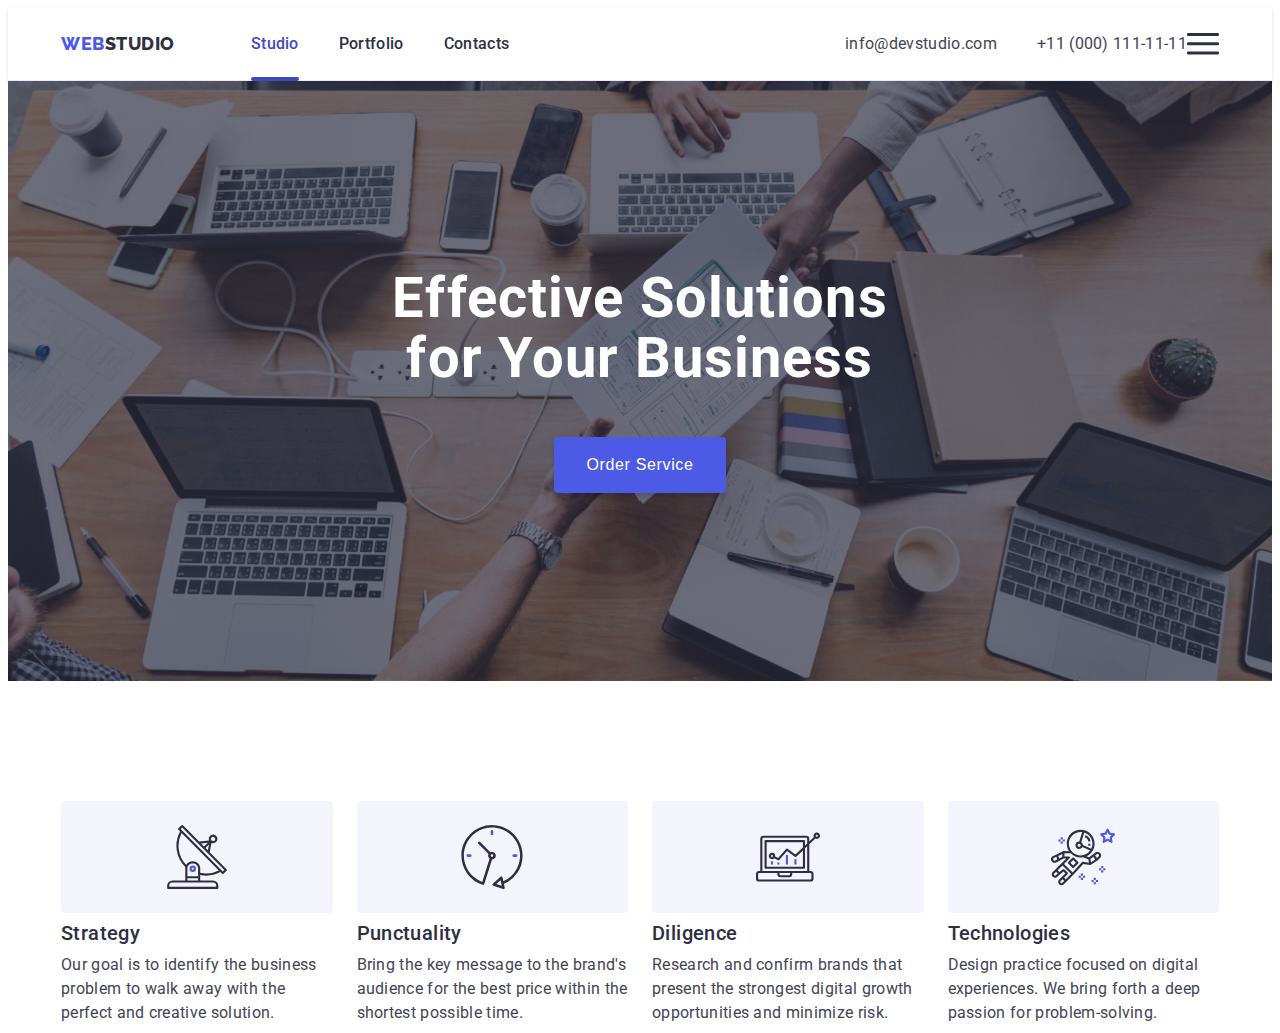
==== commit 4a96dab4: "q" ====
--- a/index.html
+++ b/index.html
@@ -13,35 +13,99 @@
             integrity="sha512-wpPYUAdjBVSE4KJnH1VR1HeZfpl1ub8YT/NKx4PuQ5NmX2tKuGu6U/JRp5y+Y8XG2tV+wKQpNHVUX03MfMFn9Q=="
             crossorigin="anonymous" referrerpolicy="no-referrer" />
     <link rel="stylesheet" href="./css/slyles.css" />
-    <link rel="stylesheet" href="./css/tablet.css" media="screen and (min width:768px)">
-    <link rel="stylesheet" href="./css/desktop.css" media="screen and (min width:1200px)">
+    <link rel="stylesheet" href="./css/tablet.css" media="screen and (min-width:768px)">
+    <link rel="stylesheet" href="./css/desktop.css" media="screen and (min-width:1200px)">
 </head>
 <body class="body">
     <!-- Top Line -->
-    <!-- <header class="page-header main-nav">
-        <div class="container main-nav">
+    <header class="header">
+        <div class="container header-container">
             <nav class="nav main-nav">                
                 <a class="logo-up link" href="./index.html">Web<span class="logo-accent">Studio</span></a>            
-                <ul class="list main-nav">
+                <ul class="menu-list">
                     <li class="nav-title">
                         <a class="navigation current-link link" href="./index.html">Studio</a>
                     </li>
                     <li class="nav-title">
                         <a class="navigation link" href="./portfolio.html">Portfolio</a>
-                   <li>
+                    <li>
                     <li class="nav-title">
                         <a class="navigation link" href="">Contacts</a>
                     </li>
                 </ul>
             </nav>
             <address class="adress">
-                <ul class="mail-tel main-nav">
-                    <li class="nav-title"><a class="connection link" href="mailto:info@devstudio.com">info@devstudio.com</a></li>
-                    <li class="nav-title"><a class="connection link" href="tel:+110001111111">+11 (000) 111-11-11</a></li>
+                <ul class="menu-adress">
+                    <li class="adress-link"><a class="connection link" href="mailto:info@devstudio.com">info@devstudio.com</a></li>
+                    <li class="adress-link"><a class="connection link" href="tel:+110001111111">+11 (000) 111-11-11</a></li>
                 </ul>
             </address>
+        <button type="button" class="mobile-menu-open" data-menu-open>
+            <svg class="mobile-menu-icon" width="32" height="32">
+                <use href="./images/icons.svg#icon-burger"></use>
+            </svg>
+        </button>
         </div>
-    </header> -->
+        <div class="mob-menu is-hidden" data-menu>
+            <button class="modal-close" type="button" data-menu-close>
+                <svg class="close-btn" width="8" height="8">
+                    <use href="./images/icons.svgicon-close-icon"></use>
+                </svg>
+            </button>
+        
+            <ul class="mob-menu-list">
+                <li class="mob-menu-item">
+                    <a href="#" class="mob-menu-link current">Studio</a>
+                </li>
+                <li class="mob-menu-item">
+                    <a href="./portfolio.html" class="mob-menu-link">Portfolio</a>
+                </li>
+                <li class="mob-menu-item">
+                    <a href="#" class="mob-menu-link">Contacts</a>
+                </li>
+            </ul>
+        
+            <ul class="mob-adress-menu">
+                <li class="mob-adress-item">
+                    <a class="mob-adress-link tel" href="tel:+110001111111">+11 (000) 111-11-11</a>
+                </li>
+                <li class="mob-adress-item">
+                    <a class="mob-adress-link mail" href="mailto:info@devstudio.com">info@devstudio.com</a>
+                </li>
+            </ul>
+        
+            <ul class="mob-social social">
+                <li class="social-item">
+                    <a href="#" class="link-social">
+                        <svg class="mobile-icon">
+                            <use href="./images/icons.svg#icon-instagram"></use>
+                        </svg>
+                    </a>
+                </li>
+                <li class="social-item">
+                    <a href="#" class="link-social">
+                        <svg class="icon-social icon-footer">
+                            <use href="./images/icons.svg#icon-twitter"></use>
+                        </svg>
+                    </a>
+                </li>
+                <li class="social-item">
+                    <a href="#" class="link-social">
+                        <svg class="icon-social icon-footer">
+                            <use href="./images/icons.svg#icon-facebook"></use>
+                        </svg>
+                    </a>
+                </li>
+                <li class="social-item">
+                    <a href="#" class="link-social">
+                        <svg class="icon-social icon-footer">
+                            <use href="./images/icons.svg#icon-linkedin"></use>
+                        </svg>
+                    </a>
+                </li>
+            </ul>
+        </div>
+    </header>
     <main>
         <!-- Hero -->
         <section class="hero section">
@@ -54,7 +118,7 @@
         </section>
 
         <!-- advantages -->
-        <!-- <section class="advantages section2">
+        <section class="advantages section2">
             <div class="container">
                 <h2 class="visually-hidden">Advantages</h2>
                 <ul class="adnvantage-list">
@@ -100,7 +164,7 @@
                     </li>
                 </ul>
             </div>
-        </section> -->
+        </section>
         <!-- gallery -->
         <!-- <section class="gallery section">
             <div class="container">
@@ -414,6 +478,7 @@
         </div>
     </div>
     <script src="./js/modal.js"></script>
+    <script src="./js/menu.js"></script>
 </body>
 
 </html>--- a/css/slyles.css
+++ b/css/slyles.css
@@ -30,11 +30,18 @@
 ul {
     margin: 0;
     padding: 0;
+    list-style: none;
+}
+
+
+a {
+    text-decoration: none;
 }
 
 img {
     display: block;
     width: 100%;
+    height:auto
 }
 
 *,
@@ -45,12 +52,9 @@
 
 /* Container */
 
-.container {
-    width: 1158px;
-    padding-left: 15px;
-    padding-right: 15px;
-    margin-left: auto;
-    margin-right: auto;
+.container {    
+    max-width: 428px;
+    margin: 0 auto;
 }
 
 
@@ -74,19 +78,25 @@
     list-style: none;
     display: flex;}
 
-.page-header {
+.header {
 text-align: center;
 background: #ffffff;
 border-bottom: 1px solid #e7e9fc;
 box-shadow: 0px 2px 1px rgba(46, 47, 66, 0.08), 0px 1px 1px rgba(46, 47, 66, 0.16), 0px 1px 6px rgba(46, 47, 66, 0.08);
 }
 
+.header-container {
+    display: flex;
+    align-items: center;
+    justify-content: space-between;
+}
+
 .adress {
     margin-left: auto;
     font-style: normal
 }
 
-.mail-tel {
+.menu-adress {
 line-height: 1.5;
 letter-spacing: 0.02em;
 font-style: normal;
@@ -244,12 +254,12 @@
     color: var(--navigation);
     padding-top: 24px;
     padding-bottom: 24px;
-    display: inline-block;
+    display: block;
     position: relative;
     transition: color 250ms cubic-bezier(0.4, 0, 0.2, 1);
 }
 
-.current-link {
+/* .current-link {
     color: #404BBF;
 }
 
@@ -265,16 +275,95 @@
     height: 4px;
     border-radius: 2px;
     background-color: #404BBF;
-}
+} */
 
 .navigation:hover,
 .navigation:focus {
     color: #404bbf;
 }
 
-.main-nav {
-    display: flex;
-}
+.header-container {
+    display: flex;
+    align-items: center;
+    justify-content: space-between;
+}
+
+.menu-adress,
+.menu-list {
+    display: none;
+}
+
+.mobile-menu-open {
+    background: transparent;
+    border: transparent;
+    padding: 0;
+    line-height: 0;
+    stroke: #2e2f42;
+}
+
+/* ---------------mobil-menu------------ */
+.mob-menu {
+    position: fixed;
+    top: 0;
+    left: -100%;
+    width: 100%;
+    height: 100%;
+    display: flex;
+    flex-direction: column;
+    justify-content: space-between;
+    background-color: #f4f4fd;
+    padding: 80px 5px 40px 40px;
+    transition: transform 250ms cubic-bezier(0.4, 0, 0.2, 1);
+}
+
+.mob-menu.is-hidden {
+    transform: translateX(100%);
+}
+
+.mob-menu-link,
+.mob-adress-link.tel {
+    font-weight: 700;
+    font-size: 36px;
+    line-height: 1.11;    
+    letter-spacing: 0.02em;
+    text-transform: capitalize;
+}
+
+.mob-menu-link {
+    color: #2E2F42;
+}
+
+.mob-menu-item+.mob-menu-item {
+    margin-top: 20px;
+}
+
+.mob-adress-menu {
+    margin-top: auto;
+    margin-bottom: 48px;
+}
+
+.mob-adress-link.tel {
+    color: #4d5ae5;
+}
+
+.mob-adress-link.mail {
+    font-weight: 500;
+    font-size: 20px;
+    line-height: 1.2;
+    /* 24/20 */
+    letter-spacing: 0.02em;
+    color: #434455;
+}
+
+.mob-adress-item+.mob-adress-item {
+    margin-top: 40px;
+}
+
+.mob-social {
+    display: flex;
+    gap: 26px;
+}
+
 
 .connection {
     font-weight: 400;
@@ -282,8 +371,6 @@
     line-height: 1.5;
     letter-spacing: 0.02em;
     color: var(--primary-text-color);
-    padding-top: 24px;
-    padding-bottom: 24px;
     display: block;
     transition: color 250ms cubic-bezier(0.4, 0, 0.2, 1);
 }
@@ -387,6 +474,7 @@
     justify-content: center;
     gap: 24px;
 }
+
 
 
 .footer-input-email {
@@ -405,6 +493,10 @@
     background-color: transparent;
 }
 
+.footer-input ::placeholder {
+    color: #FFFFFF
+}
+
 .subscribe-btn {
     display: flex;
     align-items: center;
@@ -415,6 +507,7 @@
     height: 40px;
     font-weight: 500;
     line-height: 1.5;
+    letter-spacing: 0.04em;
     background-color: #4D5AE5;
     color: #FFFFFF;
     border-color: transparent;
@@ -441,12 +534,12 @@
 
 .hero {
 text-align: center;
-max-width: 1440px;
+max-width: 480px;
 margin: 0 auto;
 padding-top: 188px;
 padding-bottom: 188px;
 background-color: var(--footer-background-color);
-background-image: linear-gradient(rgba(46, 47, 66, 0.7), rgba(46, 47, 66, 0.7)), url(../images/people-office.jpg);
+background-image: linear-gradient(rgba(46, 47, 66, 0.7), rgba(46, 47, 66, 0.7)), url(../images/hero-mob-background.jpg);
 background-repeat: no-repeat;
 background-position: center;
 background-size: cover;
@@ -476,13 +569,12 @@
 
 .hero-title {
     font-weight: 700;
-    font-size: 56px;
-    line-height: 1.07;
+    font-size: 36px;
+    line-height: 1.11;
     text-align: center;
     letter-spacing: 0.02em;
     color: var(--hero-title-color);
-    margin-bottom: 48px;
-    
+    margin-bottom: 72px;    
 }
 
 .visually-hidden {
@@ -769,6 +861,7 @@
     padding-top: 72px;
     padding-right: 24px;
     padding-left: 24px;
+    padding-bottom: 24px;
 }
 
 .backdrop.is-hidden .modal {
@@ -841,6 +934,7 @@
     background-color: transparent;
 }
 
+
 .modal-input:focus {
     border-color: rgba(77, 90, 229, 1);
 }
--- a/css/tablet.css
+++ b/css/tablet.css
@@ -0,0 +1,45 @@
+.container {
+    max-width: 738px;
+    margin: 0 auto;
+}
+
+.menu-adress {
+    display: block;
+}
+
+.menu-list {
+    display: flex;    
+}
+
+.main-nav {
+    display: flex;
+}
+
+.hero {
+    max-width: 768px;
+    background-image: linear-gradient(rgba(46, 47, 66, 0.7), rgba(46, 47, 66, 0.7)), url(../images/hero-tab-background.jpg);   
+}
+
+.hero-title {
+    font-weight: 700;
+    font-size: 56px;
+    line-height: 1.07;
+    margin-bottom: 36px;
+}
+
+.current-link {
+    color: #404BBF;
+}
+
+
+.current-link::after {
+    content: "";
+    position: absolute;
+    transform: translateY(1px);
+    left: 0;
+    bottom: 0;
+    width: 100%;
+    height: 4px;
+    border-radius: 2px;
+    background-color: #404BBF;
+}--- a/css/desktop.css
+++ b/css/desktop.css
@@ -0,0 +1,46 @@
+.container {
+    max-width: 1158px;
+    margin: 0 auto;
+}
+
+.menu-adress {
+    display: flex;
+    gap: 40px;
+}
+
+.menu-list {
+    display: flex;
+    
+}
+.main-nav {
+    display: flex;
+}
+
+.hero {
+    max-width: 1440px;
+    background-image: linear-gradient(rgba(46, 47, 66, 0.7), rgba(46, 47, 66, 0.7)), url(../images/people-office.jpg);
+}
+
+.hero-title {
+    font-weight: 700;
+    font-size: 56px;
+    margin-bottom: 48px;
+
+}
+
+.current-link {
+    color: #404BBF;
+}
+
+
+.current-link::after {
+    content: "";
+    position: absolute;
+    transform: translateY(1px);
+    left: 0;
+    bottom: 0;
+    width: 100%;
+    height: 4px;
+    border-radius: 2px;
+    background-color: #404BBF;
+}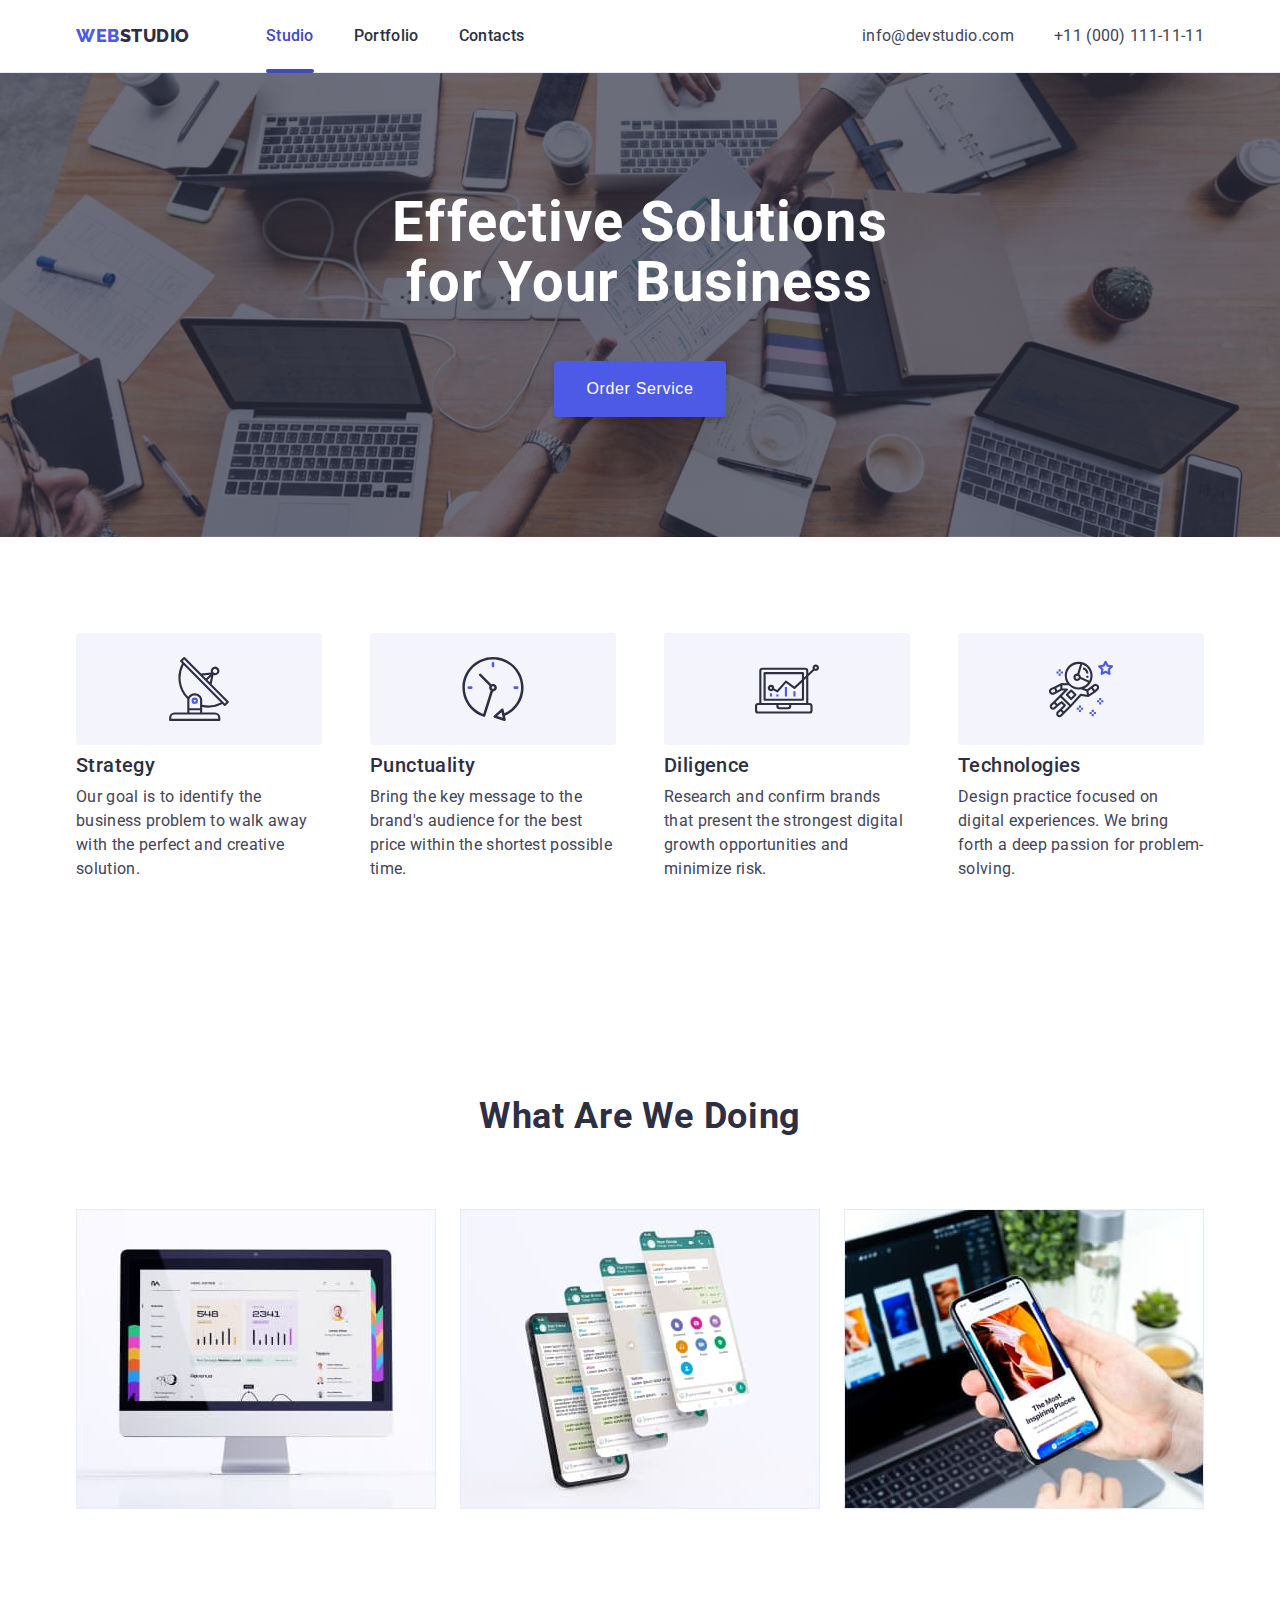
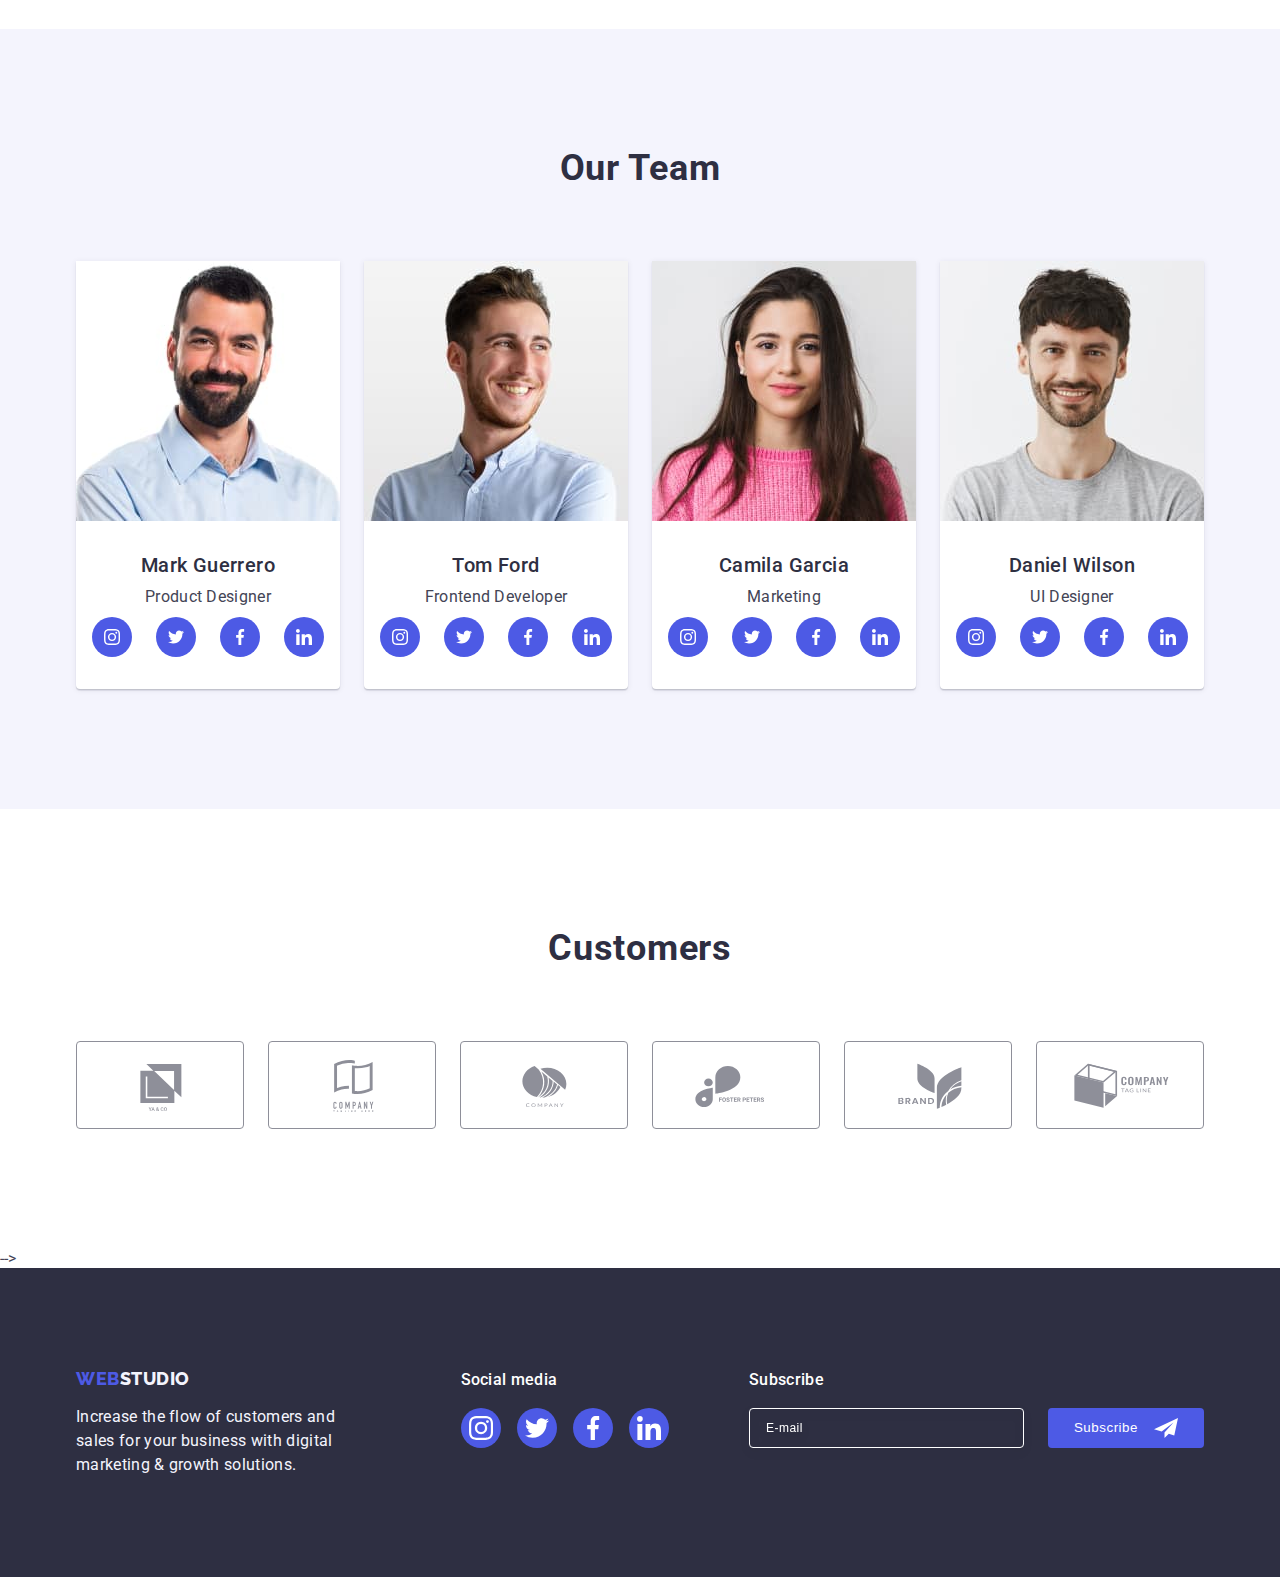
==== commit 84691321: "first try" ====
--- a/index.html
+++ b/index.html
@@ -47,20 +47,20 @@
         </button>
         </div>
         <div class="mob-menu is-hidden" data-menu>
-            <button class="modal-close" type="button" data-menu-close>
+            <button class="mob-close" type="button" data-menu-close>
                 <svg class="close-btn" width="8" height="8">
-                    <use href="./images/icons.svgicon-close-icon"></use>
+                    <use href="./images/icons.svg#icon-close-icon"></use>
                 </svg>
             </button>
         
             <ul class="mob-menu-list">
                 <li class="mob-menu-item">
-                    <a href="#" class="mob-menu-link current">Studio</a>
+                    <a href="#" class="mob-menu-link current-link">Studio</a>
                 </li>
                 <li class="mob-menu-item">
                     <a href="./portfolio.html" class="mob-menu-link">Portfolio</a>
                 </li>
-                <li class="mob-menu-item">
+                <li class="mob-menu-item current">
                     <a href="#" class="mob-menu-link">Contacts</a>
                 </li>
             </ul>
@@ -75,30 +75,30 @@
             </ul>
         
             <ul class="mob-social social">
-                <li class="social-item">
-                    <a href="#" class="link-social">
-                        <svg class="mobile-icon">
+                <li class="team-soc-item">
+                    <a href="#" class="team-soc-link">
+                        <svg width="24" height="24" class="mobile-icon">
                             <use href="./images/icons.svg#icon-instagram"></use>
                         </svg>
                     </a>
                 </li>
-                <li class="social-item">
-                    <a href="#" class="link-social">
-                        <svg class="icon-social icon-footer">
+                <li class="team-soc-item">
+                    <a href="#" class="team-soc-link">
+                        <svg width="24" height="24" class="mobile-icon">
                             <use href="./images/icons.svg#icon-twitter"></use>
                         </svg>
                     </a>
                 </li>
-                <li class="social-item">
-                    <a href="#" class="link-social">
-                        <svg class="icon-social icon-footer">
+                <li class="team-soc-item">
+                    <a href="#" class="team-soc-link">
+                        <svg width="24" height="24" class="mobile-icon">
                             <use href="./images/icons.svg#icon-facebook"></use>
                         </svg>
                     </a>
                 </li>
-                <li class="social-item">
-                    <a href="#" class="link-social">
-                        <svg class="icon-social icon-footer">
+                <li class="team-soc-item">
+                    <a href="#" class="team-soc-link">
+                        <svg width="24" height="24" class="mobile-icon">
                             <use href="./images/icons.svg#icon-linkedin"></use>
                         </svg>
                     </a>
@@ -111,54 +111,54 @@
         <section class="hero section">
             <div class="container">
              <h1 class="hero-title">
-            Effective Solutions<br />for Your Business
+            Effective Solutions for Your Business
              </h1>
                 <button class="hero-btn" data-modal-open type="button">Order Service</button>
             </div>
         </section>
 
         <!-- advantages -->
-        <section class="advantages section2">
+        <section class="advantages">
             <div class="container">
                 <h2 class="visually-hidden">Advantages</h2>
-                <ul class="adnvantage-list">
-                    <li class="feature">
+                <ul class="advantage-list">
+                    <li class="list-item feature">
                         <div class="feature-icon-location">
                             <svg class="feature-icon">
                                 <use href="./images/icons.svg#icon-antenna"></use>
                             </svg>
                         </div>
-                        <h3 class="advantages-title">Strategy</h3>
+                        <h3 class="advantages-title mobil-list-title">Strategy</h3>
                         <p class="advantages-text">Our goal is to identify the business problem to walk away with the perfect and creative solution.
                         </p>
                     </li>
-                    <li class="feature">
+                    <li class="list-item feature">
                         <div class="feature-icon-location">
                 <svg class="feature-icon">
                   <use href="./images/icons.svg#icon-clock"></use>
                 </svg>
               </div>
-                        <h3 class="advantages-title">Punctuality</h3>
+                        <h3 class="advantages-title mobil-list-title">Punctuality</h3>
                         <p class="advantages-text">Bring the key message to the brand's audience for the best price within the shortest possible
                             time.</p>
                     </li>
-                    <li class="feature">
+                    <li class="list-item feature">
                         <div class="feature-icon-location">
                 <svg class="feature-icon">
                   <use href="./images/icons.svg#icon-diagram"></use>
                 </svg>
               </div>
-                        <h3 class="advantages-title">Diligence</h3>
+                        <h3 class="advantages-title mobil-list-title">Diligence</h3>
                         <p class="advantages-text">Research and confirm brands that present the strongest digital growth opportunities and minimize
                             risk.</p>
                     </li>
-                    <li class="feature">
+                    <li class="list-item feature">
                         <div class="feature-icon-location">
                 <svg class="feature-icon">
                   <use href="./images/icons.svg#icon-astronaut"></use>
                 </svg>
               </div>
-                        <h3 class="advantages-title">Technologies</h3>
+                        <h3 class="advantages-title mobil-list-title">Technologies</h3>
                         <p class="advantages-text">Design practice focused on digital experiences. We bring forth a deep passion for
                             problem-solving.</p>
                     </li>
@@ -166,7 +166,7 @@
             </div>
         </section>
         <!-- gallery -->
-        <!-- <section class="gallery section">
+        <section class="gallery section">
             <div class="container">
                 <h2 class="galery-title">What are we doing</h2>
                 <ul class="section-gallery">
@@ -181,12 +181,12 @@
                     </li>
                 </ul>
             </div>
-        </section> -->
+        </section>
         <!-- our team -->
-        <!-- <section class="team-section section">
+       <section class="team-section section">
            <div class="container">
                 <h2 class="team-title">Our Team</h2>
-                <ul class="section3">
+                <ul class="team-list section3">
                     <li class="team-title-list">
                         <img class="team-card-photo" src="./images/team/mark.jpg" alt="Mark Guerrero" width="264" height="260" />
                         <div class="team-wrap">
@@ -321,11 +321,11 @@
                     </li>
                 </ul>
            </div>
-        </section> -->
-        <!-- <section class="customers">
+        </section> 
+        <section class="customers">
             <div class="container">
                 <h2 class="subtitle">Customers</h2>        
-                <ul class="list flex-list">
+                <ul class="flex-list">
                     <li class="customers-item">
                         <a href="#" class="customers-link">
                             <svg class="svg-link">
@@ -373,9 +373,9 @@
         </section> -->
     </main>
     <!-- Footer -->
-    <!-- <footer class="footer">
+     <footer class="footer">
         <div class="container footer-box">
-            <div>
+            <div class="footer-content">
                 <a class="logo-down link" href="./index.html">Web<span class="logo-footer">Studio</span></a>
                 <p class="footer-text">Increase the flow of customers and sales for your business with digital marketing & growth solutions.</p>
             </div>
@@ -424,7 +424,7 @@
                 </form>
             </div>
         </div>
-    </footer> -->
+    </footer>
     <div class="backdrop is-hidden" data-modal>
         <div class="modal">
             <button type="button" class="modal-close" data-modal-close>
@@ -477,8 +477,8 @@
             </form>
         </div>
     </div>
-    <script src="./js/modal.js"></script>
-    <script src="./js/menu.js"></script>
+    <script src="./js/modal.js" type="module"></script>
+    <script src="./js/menu.js" type="module"></script>
 </body>
 
 </html>--- a/css/slyles.css
+++ b/css/slyles.css
@@ -20,6 +20,11 @@
 
 }
 
+* {
+    margin: 0;
+    padding: 0;
+}
+
 h1,
 h2,
 h3,
@@ -52,11 +57,23 @@
 
 /* Container */
 
-.container {    
-    max-width: 428px;
-    margin: 0 auto;
-}
-
+@media screen and (min-width: 428px) {
+    .container {
+        max-width: 428px;
+        margin: 0 auto;
+    }
+}
+
+@media screen and (min-width: 428px) {
+    .modal {
+        width: 392px;
+        padding: 72px 24px 24px;
+    }
+
+    .modal-form {
+        width: 100%;
+    }
+}
 
 
 /*-----------------------main-regulation------------------------*/
@@ -66,20 +83,11 @@
     background-color: var(--primary-bg-color);
 }
 
-.section {
-    padding-top: 96px;
-    padding-bottom: 120px;
-    gap: 24px;
-}
-
-.section2 {padding-top: 120px;}
-
-.section3 {
-    list-style: none;
-    display: flex;}
+
+
 
 .header {
-text-align: center;
+
 background: #ffffff;
 border-bottom: 1px solid #e7e9fc;
 box-shadow: 0px 2px 1px rgba(46, 47, 66, 0.08), 0px 1px 1px rgba(46, 47, 66, 0.16), 0px 1px 6px rgba(46, 47, 66, 0.08);
@@ -94,6 +102,10 @@
 .adress {
     margin-left: auto;
     font-style: normal
+}
+
+.adress-link+.adress-link {
+    margin-top: 12px;
 }
 
 .menu-adress {
@@ -110,27 +122,33 @@
     align-items: flex-start;
 }
 
-.adnvantage-list {
-    display: flex;
-    margin: 0;
-    padding: 0;
-}
-
-.feature {
-    list-style: none;
-    width: calc((100% - 48px) / 4);
-    margin: 0;
-    padding: 0;
-}
-
-.feature-icon {
-    width: 64px;
-    height: 64px;
-    fill: #2e2f42;
-    }
+.flex-list {
+    display: flex;
+    flex-direction: column;
+    justify-content: center;
+    align-items: center;
+    gap: 64px;
+}
+
+.flex-list {
+    display: flex;
+    flex-direction: row;
+    flex-wrap: wrap;
+    column-gap: 16px;
+    row-gap: 72px;
+}
+
+
+.adnvantage-list .advantages-text {
+font-weight: 500;
+}
+
+.advantage-list .list-item {
+    margin-bottom: 72px;
+}
 
 .feature-icon-location {
-    display: flex;
+    display: none;
     justify-content: center;
     align-items: center;
     margin-bottom: 8px;
@@ -139,9 +157,6 @@
     border-radius: 4px;
 }
 
-.feature:not(:last-child) {
-    margin-right: 24px;
-}
 
 .nav-title:not(:last-child) {
     margin-right: 40px;
@@ -313,11 +328,17 @@
     justify-content: space-between;
     background-color: #f4f4fd;
     padding: 80px 5px 40px 40px;
-    transition: transform 250ms cubic-bezier(0.4, 0, 0.2, 1);
-}
-
-.mob-menu.is-hidden {
+    overflow: auto;
+    transition: 250ms cubic-bezier(0.4, 0, 0.2, 1);
+}
+
+.mob-menu  {
     transform: translateX(100%);
+   
+}
+
+.mob-menu-list {
+    margin-bottom: 64px;
 }
 
 .mob-menu-link,
@@ -333,8 +354,9 @@
     color: #2E2F42;
 }
 
+
 .mob-menu-item+.mob-menu-item {
-    margin-top: 20px;
+    margin-top: 40px;
 }
 
 .mob-adress-menu {
@@ -350,7 +372,6 @@
     font-weight: 500;
     font-size: 20px;
     line-height: 1.2;
-    /* 24/20 */
     letter-spacing: 0.02em;
     color: #434455;
 }
@@ -361,15 +382,19 @@
 
 .mob-social {
     display: flex;
-    gap: 26px;
+    gap: 56px;
+}
+
+.current-link {
+    color: #404BBF;
 }
 
 
 .connection {
-    font-weight: 400;
-    font-size: 16px;
-    line-height: 1.5;
-    letter-spacing: 0.02em;
+font-weight: 400;
+    font-size: 12px;
+    line-height: 1.17;
+    letter-spacing: 0.04em;
     color: var(--primary-text-color);
     display: block;
     transition: color 250ms cubic-bezier(0.4, 0, 0.2, 1);
@@ -381,6 +406,8 @@
 }
 
 .footer-text {
+    text-align: left;
+    font-weight: 400;
     font-size: 16px;
     line-height: 1.5;
     letter-spacing: 0.02em;
@@ -391,17 +418,28 @@
 
 .footer {
     background-color: var(--footer-background-color);
-    padding-top: 100px;
-    padding-bottom: 100px;
+    padding-top: 96px;
+    padding-bottom: 96px;
 }
 
 .footer-box {
     display: flex;
-    align-items: baseline;
+    flex-direction: column;
+    align-items: center;
 }
 
 .footer-soc-media {
-    margin-left: 120px;
+    display: block;
+    text-align: center;
+    margin-bottom: 68px;
+}
+
+
+.footer-content {
+    max-width: 268px;
+    display: block;
+    text-align: center;
+    margin-bottom: 72px;
 }
 
 .social-text {
@@ -410,7 +448,6 @@
     line-height: 1.5;
     letter-spacing: 0.02em;
     color: #FFFFFF;
-    width: 264px;
 }
 
 .footer-link {
@@ -420,7 +457,7 @@
     display: flex;
     justify-content: center;
     align-items: center;
-    background-color: rgba(255, 255, 255, 0.1);
+    background-color: #4D5AE5;
     fill: #FFFFFF;
     transition: background-color 250ms cubic-bezier(0.4, 0, 0.2, 1);
     
@@ -457,7 +494,9 @@
 }
 
 .footer-subscribe {
-    margin-left: auto
+    display: block;
+    text-align: center;
+    width: 100%;
 }
 
 .footer-header {
@@ -471,31 +510,27 @@
 
 .footer-input {
     display: flex;
-    justify-content: center;
-    gap: 24px;
+    flex-direction: column;
+    align-items: center;
 }
 
 
 
 .footer-input-email {
-    display: flex;
-    justify-content: center;
-    width: 264px;
+    width: 100%;
     height: 40px;
     padding: 8px 16px;
     font-size: 12px;
     line-height: 0.2;
     letter-spacing: 0.04em;
-    border: 1px solid #FFFFFF;
+    border: 1px solid rgba(255, 255, 255, 0.3);
     color: #FFFFFF;
     filter: drop-shadow(0px 4px 4px rgba(0, 0, 0, 0.15));
     border-radius: 4px;
     background-color: transparent;
-}
-
-.footer-input ::placeholder {
-    color: #FFFFFF
-}
+    margin-bottom: 16px;
+}
+
 
 .subscribe-btn {
     display: flex;
@@ -536,41 +571,63 @@
 text-align: center;
 max-width: 480px;
 margin: 0 auto;
-padding-top: 188px;
-padding-bottom: 188px;
+padding-top: 112px;
+padding-bottom: 112px;
 background-color: var(--footer-background-color);
 background-image: linear-gradient(rgba(46, 47, 66, 0.7), rgba(46, 47, 66, 0.7)), url(../images/hero-mob-background.jpg);
 background-repeat: no-repeat;
 background-position: center;
 background-size: cover;
-
+}
+
+@media screen and (min-device-pixel-ratio: 2) and (max-width: 768px),
+screen and (min-resolution: 192dpi) and (max-width: 768px),
+screen and (min-resolution: 2dppx) and (max-width: 768px) {
+    .hero {
+        background-image: linear-gradient(rgba(46, 47, 66, 0.7),
+                rgba(46, 47, 66, 0.7)),
+            url(../images/hero-mob-background2.jpg);
+    }
+}
+
+.container {
+    width: 100%;
+    padding-left: 15px;
+    padding-right: 15px;
 }
 
 .advantages {
-    display: flex;
-}
-
-.advantages-title {
-    font-weight: 500;
-    font-size: 20px;
-    line-height: 1.2;
-    letter-spacing: 0.02em;
-    margin-bottom: 8px;
-    color: var(--accent-color)
-}
-
-.advantages-text {
-    font-size: 16px;
-    line-height: 1.5;
-    letter-spacing: 0.02em;
-    color: var(--features-paragraf-color);
-
-}
-
-.hero-title {
+ padding-top: 96px;
+ padding-bottom: 96px;
+}
+
+.mobil-list-title {
     font-weight: 700;
     font-size: 36px;
     line-height: 1.11;
+    text-align: center;
+    letter-spacing: 0.02em;
+    text-transform: capitalize;
+    color: #2E2F42;
+    margin-bottom: 8px;
+}
+
+
+.advantages-text {
+    font-size: 16px;
+    line-height: 1.5;
+    letter-spacing: 0.02em;
+    color: var(--features-paragraf-color);
+
+}
+
+.hero-title {
+    max-width: 320px;    
+    font-weight: 700;
+    font-size: 36px;
+    line-height: 1.07;
+    margin-left: auto;
+    margin-right: auto;
     text-align: center;
     letter-spacing: 0.02em;
     color: var(--hero-title-color);
@@ -590,30 +647,24 @@
     padding: 0;
 }
 
-
-.galery-title {
-    font-weight: 700;
-    font-size: 36px;
-    line-height: 1.11;
-    text-align: center;
-    text-transform: capitalize;
-    letter-spacing: 0.02em;
-    color: var(--navigation);
-    margin-bottom: 72px;
-   }
-
-.section-gallery {
-list-style: none;
-display: flex;
-}
-
-.section-photo:not(:last-child) {
-margin-right: 24px;
-}
+.gallery,
+.galery-title .section-gallery {
+    display: none;
+}
+
+
 
 .team-section {
 background-color: var(--team-background-color);
 text-align: center;
+padding-top: 96px;
+padding-bottom: 96px;
+}
+
+.team-list {
+display: flex;
+flex-direction: column;
+align-items: center;
 }
 
 .team-card-photo {
@@ -621,6 +672,7 @@
 }
 
 .team-title-list {
+    max-width: 264px;
     background-color: #FFFFFF;
     padding-bottom: 32px;
     box-shadow: 0px 1px 6px rgba(46, 47, 66, 0.08),
@@ -629,8 +681,9 @@
 }
 
 .team-title-list:not(:last-child) {
-    margin-right: 24px;
-}
+    margin-bottom: 72px;
+}
+
 
 .team-title {
     font-weight: 700;
@@ -694,25 +747,35 @@
 
 /*--------------------Customers------------------*/
 .subtitle {
+    font-weight: 700;
     text-align: center;
     font-size: 36px;
     line-height: 1.11;
+    letter-spacing: 0.02em;
     text-transform: capitalize;
     color: #2e2f42;
     margin-bottom: 72px;
 }
 .customers {
-    padding-bottom: 120px;
-    padding-top: 120px;
+    padding-bottom: 96px;
+    padding-top: 96px;
+}
+
+@media screen and (min-width: 380px) {
+    .customers-item {
+        flex-basis: calc((100% - 16px) / 2);
+    }
+}
+
+.customers-item {
+    max-width: 190px;
 }
 
 .customers-link {
     display: flex;
     justify-content: center;
     align-items: center;
-    width: 168px;
-    height: 88px;
-    margin-right: 24px;
+    padding: 15px 31px;
     border: 1px solid #8e8f99;
     border-radius: 4px;
     transition: border-color 250ms cubic-bezier(0.4, 0, 0.2, 1);
@@ -848,7 +911,7 @@
 }
 
 .modal {
-    width: 408px;
+    width: 392px;
     min-height: 584px;
     background: #FCFCFC;
     box-shadow: 0px 1px 1px rgba(0, 0, 0, 0.14), 0px 1px 3px rgba(0, 0, 0, 0.12), 0px 2px 1px rgba(0, 0, 0, 0.2);
@@ -885,6 +948,23 @@
 transition: background-color 250ms cubic-bezier(0.4, 0, 0.2, 1), fill 250ms cubic-bezier(0.4, 0, 0.2, 1);
 }
 
+.mob-close {
+display: flex;
+justify-content: center;
+align-items: center;
+position: absolute;
+top: 24px;
+right: 24px;
+width: 24px;
+height: 24px;
+border-radius: 50%;
+fill: #2E2F42;
+border: 1px solid rgba(0, 0, 0, 0.1);
+cursor: pointer;
+transition: background-color 250ms cubic-bezier(0.4, 0, 0.2, 1), fill 250ms cubic-bezier(0.4, 0, 0.2, 1);
+
+}
+
 .modal-close:hover, 
 .modal-close:focus {
     background-color: #404BBF;
--- a/css/tablet.css
+++ b/css/tablet.css
@@ -1,6 +1,34 @@
 .container {
     max-width: 738px;
     margin: 0 auto;
+}
+
+.header {
+    text-align: center;
+}
+
+.mob-menu,
+.mobile-menu-open {
+    display: none;
+}
+
+.mobil-list-title {
+    text-align: start;
+}
+
+.advantage-list {
+    display: flex;
+    flex-wrap: wrap;
+    column-gap: 24px;
+    row-gap: 72px;
+}
+
+.advantage-list > .list-item {
+    flex-basis: calc((100% - 24px) / 2);
+}
+
+.advantage-list .list-item {
+    margin-bottom: 0;
 }
 
 .menu-adress {
@@ -20,8 +48,19 @@
     background-image: linear-gradient(rgba(46, 47, 66, 0.7), rgba(46, 47, 66, 0.7)), url(../images/hero-tab-background.jpg);   
 }
 
+@media screen and (min-device-pixel-ratio: 2) and (min-width: 768px),
+screen and (min-resolution: 192dpi) and (min-width: 768px),
+screen and (min-resolution: 2dppx) and (min-width: 768px) {
+    .hero {
+        background-image: linear-gradient(rgba(46, 47, 66, 0.7),
+                rgba(46, 47, 66, 0.7)),
+            url(../images/hero-tab-background2.jpg);
+    }
+}
+
+
 .hero-title {
-    font-weight: 700;
+    max-width: 496px;
     font-size: 56px;
     line-height: 1.07;
     margin-bottom: 36px;
@@ -42,4 +81,59 @@
     height: 4px;
     border-radius: 2px;
     background-color: #404BBF;
+}
+
+.modal {
+    width: 408px;
+}
+
+.team-list {
+    flex-direction: row;
+    flex-wrap: wrap;
+    column-gap: 24px;
+    row-gap: 64px;
+    justify-content: center;
+}
+
+.team-title-list:not(:last-child) {
+    margin-bottom: 0px;
+}
+
+.customers-item {
+    flex-basis: calc((100% - 2 * 16px) / 3);
+}
+
+
+
+.footer-box {
+    flex-direction: row;
+    flex-wrap: wrap;
+    max-width: 582px;
+}
+
+.footer-content {
+    text-align: start;
+}
+
+.footer-soc-media {
+    text-align: start;
+    align-self: start;
+    margin-left: 24px;
+}
+
+.footer-subscribe {
+    max-width: 455px;
+    text-align: start;
+}
+
+.footer-input {
+    max-width: 100%;
+    display: flex;
+    flex-direction: row;
+    align-items: center;
+    gap: 24px;
+}
+
+.footer-input-email {
+    margin-bottom: 0;
 }--- a/css/desktop.css
+++ b/css/desktop.css
@@ -3,6 +3,29 @@
     margin: 0 auto;
 }
 
+.section3 {
+    list-style: none;
+    display: flex;
+}
+
+.header {
+    text-align: center;
+}
+
+.connection {
+    font-style: normal;
+    font-weight: 400;
+    font-size: 16px;
+    line-height: 1.5;
+    letter-spacing: 0.02em;
+    color: var(--primary-text-color);
+    transition: color 250ms cubic-bezier(0.4, 0, 0.2, 1);
+}
+
+.adress-link+.adress-link {
+    margin-top: 0;
+}
+
 .menu-adress {
     display: flex;
     gap: 40px;
@@ -21,11 +44,65 @@
     background-image: linear-gradient(rgba(46, 47, 66, 0.7), rgba(46, 47, 66, 0.7)), url(../images/people-office.jpg);
 }
 
+@media screen and (min-device-pixel-ratio: 2) and (min-width: 1200px),
+screen and (min-resolution: 192dpi) and (min-width: 1200px),
+screen and (min-resolution: 2dppx) and (min-width: 1200px) {
+    .hero {
+        background-image: linear-gradient(rgba(46, 47, 66, 0.7),
+                rgba(46, 47, 66, 0.7)),
+            url(../images/people-office2.jpg);
+    }
+}
+
 .hero-title {
-    font-weight: 700;
-    font-size: 56px;
+
+    font-weight: 700;    
     margin-bottom: 48px;
 
+}
+
+.advantage-list {
+    display: flex;
+    margin: 0;
+    padding: 0;
+    flex-wrap: nowrap;
+    gap: 24px;
+}
+
+.advantages-title {
+    font-weight: 500;
+    font-size: 20px;
+    line-height: 1.2;
+    letter-spacing: 0.02em;
+    margin-bottom: 8px;
+    color: var(--accent-color)
+}
+
+.feature {
+    list-style: none;
+    width: calc((100% - 48px) / 4);
+    margin: 0;
+    padding: 0;
+}
+
+.feature-icon {
+    width: 64px;
+    height: 64px;
+    fill: #2e2f42;
+}
+
+.feature-icon-location {
+    display: flex;
+    justify-content: center;
+    align-items: center;
+    margin-bottom: 8px;
+    height: 112px;
+    background: #f4f4fd;
+    border-radius: 4px;
+}
+
+.feature:not(:last-child) {
+    margin-right: 24px;
 }
 
 .current-link {
@@ -43,4 +120,113 @@
     height: 4px;
     border-radius: 2px;
     background-color: #404BBF;
+}
+
+.section {
+    padding-top: 120px;
+    padding-bottom: 120px;
+    gap: 24px;
+}
+
+.gallery {
+    display: block;
+}
+
+.galery-title {
+    font-weight: 700;
+    font-size: 36px;
+    line-height: 1.11;
+    text-align: center;
+    text-transform: capitalize;
+    letter-spacing: 0.02em;
+    color: var(--navigation);
+    margin-bottom: 72px;
+}
+
+.section-gallery {
+    list-style: none;
+    display: flex;
+}
+
+.section2 {
+    padding-top: 120px;
+}
+
+
+
+.section-photo:not(:last-child) {
+margin-right: 24px;
+}
+
+.team-list {
+    flex-direction: row;
+    flex-wrap: nowrap;
+    justify-content: center;
+}
+
+.customers {
+    padding-bottom: 120px;
+    padding-top: 120px;
+}
+
+.flex-list {
+    display: flex;
+    flex-direction: row;
+    flex-wrap: nowrap;
+    list-style: none;
+    align-items: flex-start;
+    column-gap: 24px;
+}
+
+.footer {
+    padding-top: 100px;
+    padding-bottom: 100px;
+}
+
+.footer-box {
+    display: flex;
+    align-items: baseline;
+}
+
+.footer-soc-media {
+    margin-bottom: 0;
+    margin-left: 120px;
+    margin-right: 80px;
+}
+
+.footer-input {
+    display: flex;
+    justify-content: center;
+    gap: 24px;
+}
+
+.footer-input-email {
+    display: flex;
+    justify-content: center;
+    width: 100%;
+    height: 40px;
+    padding: 8px 16px;
+    font-size: 12px;
+    line-height: 0.2;
+    letter-spacing: 0.04em;
+    border: 1px solid #FFFFFF;
+    color: #FFFFFF;
+    filter: drop-shadow(0px 4px 4px rgba(0, 0, 0, 0.15));
+    border-radius: 4px;
+    background-color: transparent;
+}
+
+.footer-input ::placeholder {
+    color: #FFFFFF
+}
+
+.footer-box {
+    flex-wrap: nowrap;
+    justify-content: space-between;
+    align-items: flex-start;
+    padding-left: 15px;
+}
+
+.footer-content {
+    margin-bottom: 0;
 }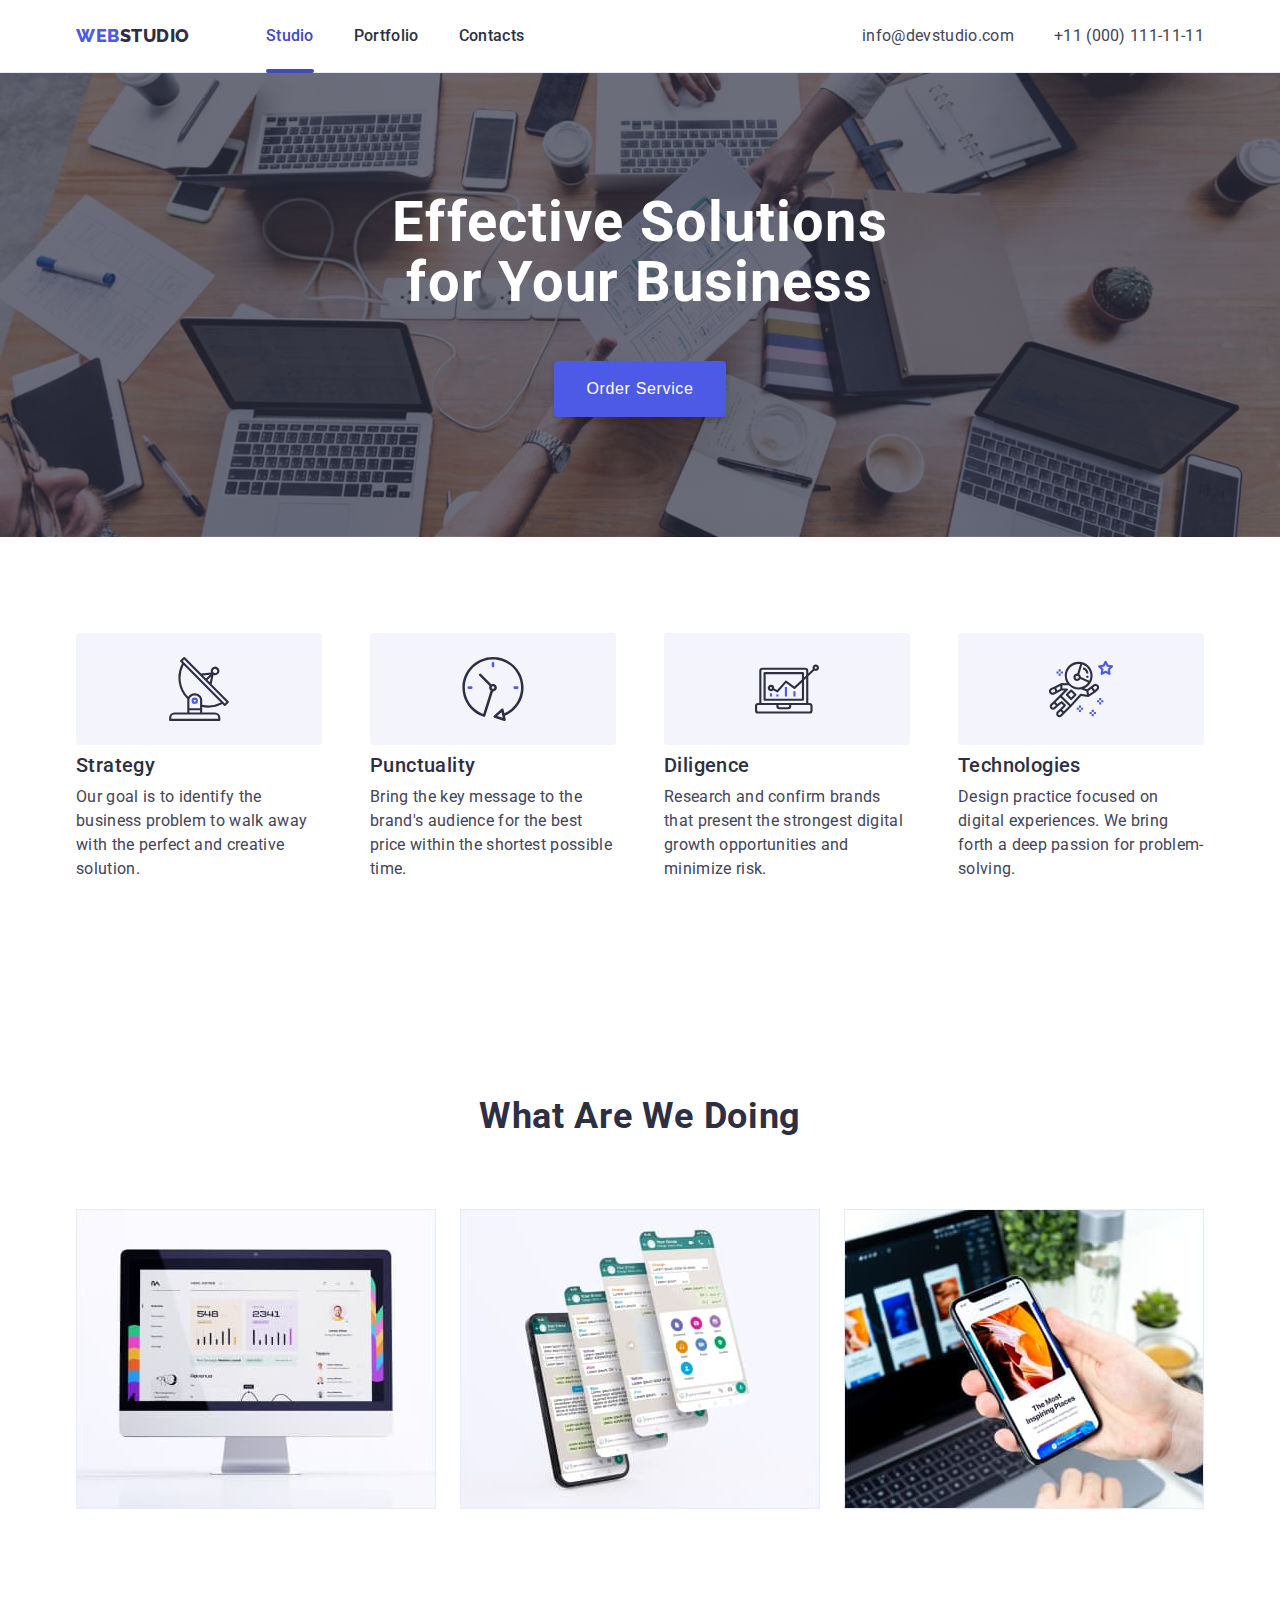
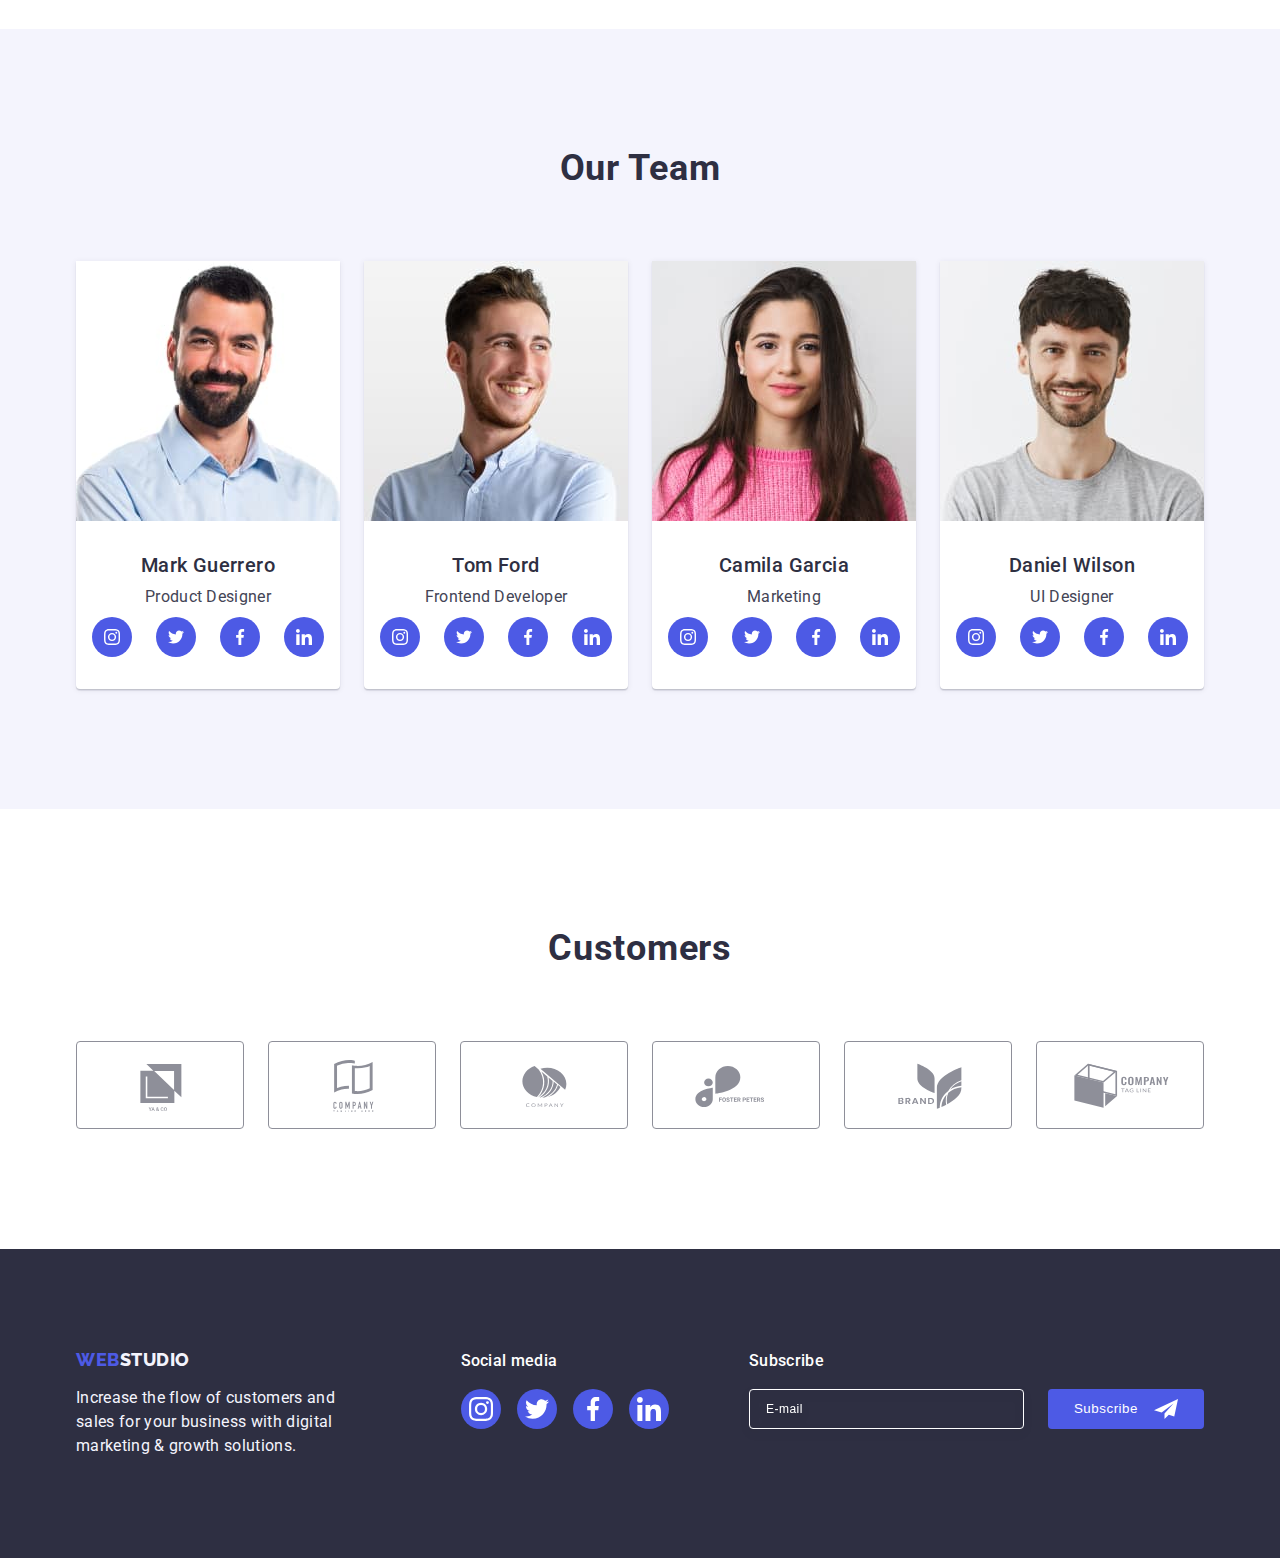
==== commit 31591e20: "Update index.html" ====
--- a/index.html
+++ b/index.html
@@ -370,7 +370,7 @@
                     </li>
                 </ul>
             </div>
-        </section> -->
+        </section>
     </main>
     <!-- Footer -->
      <footer class="footer">
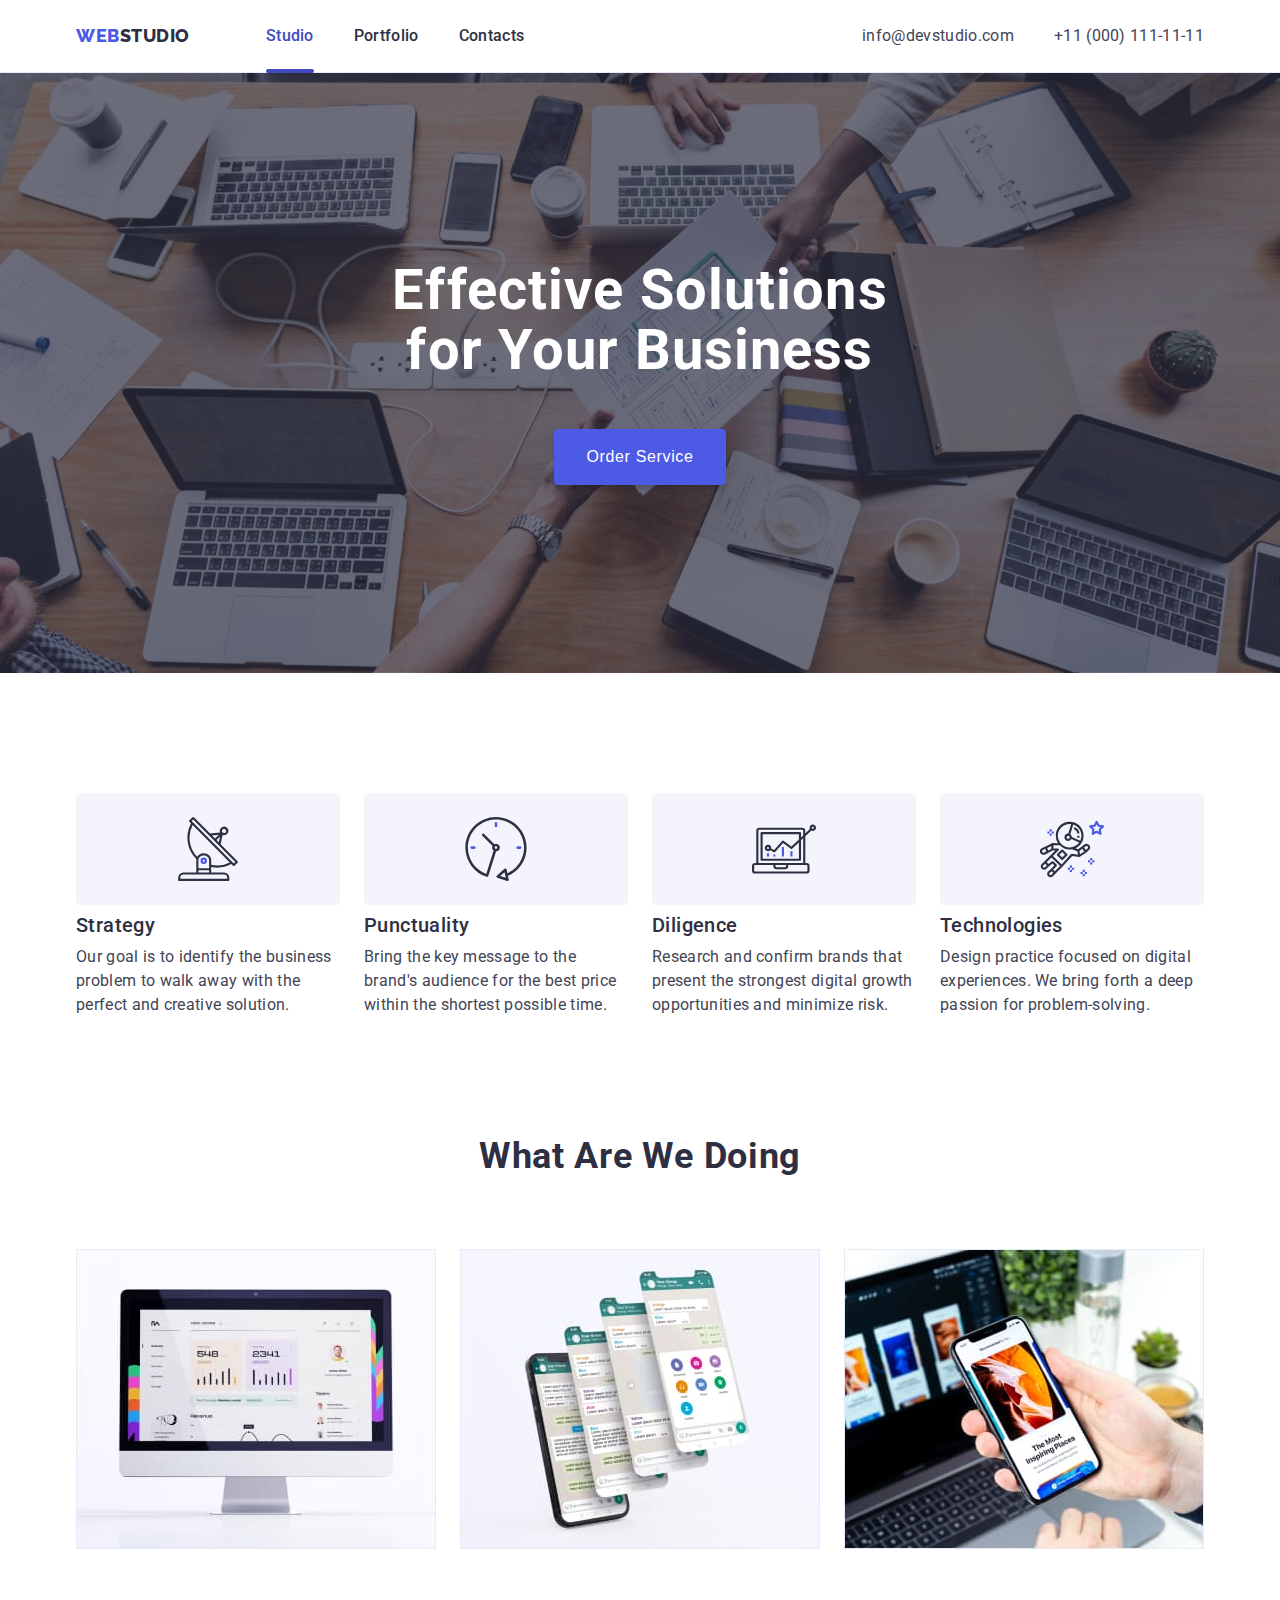
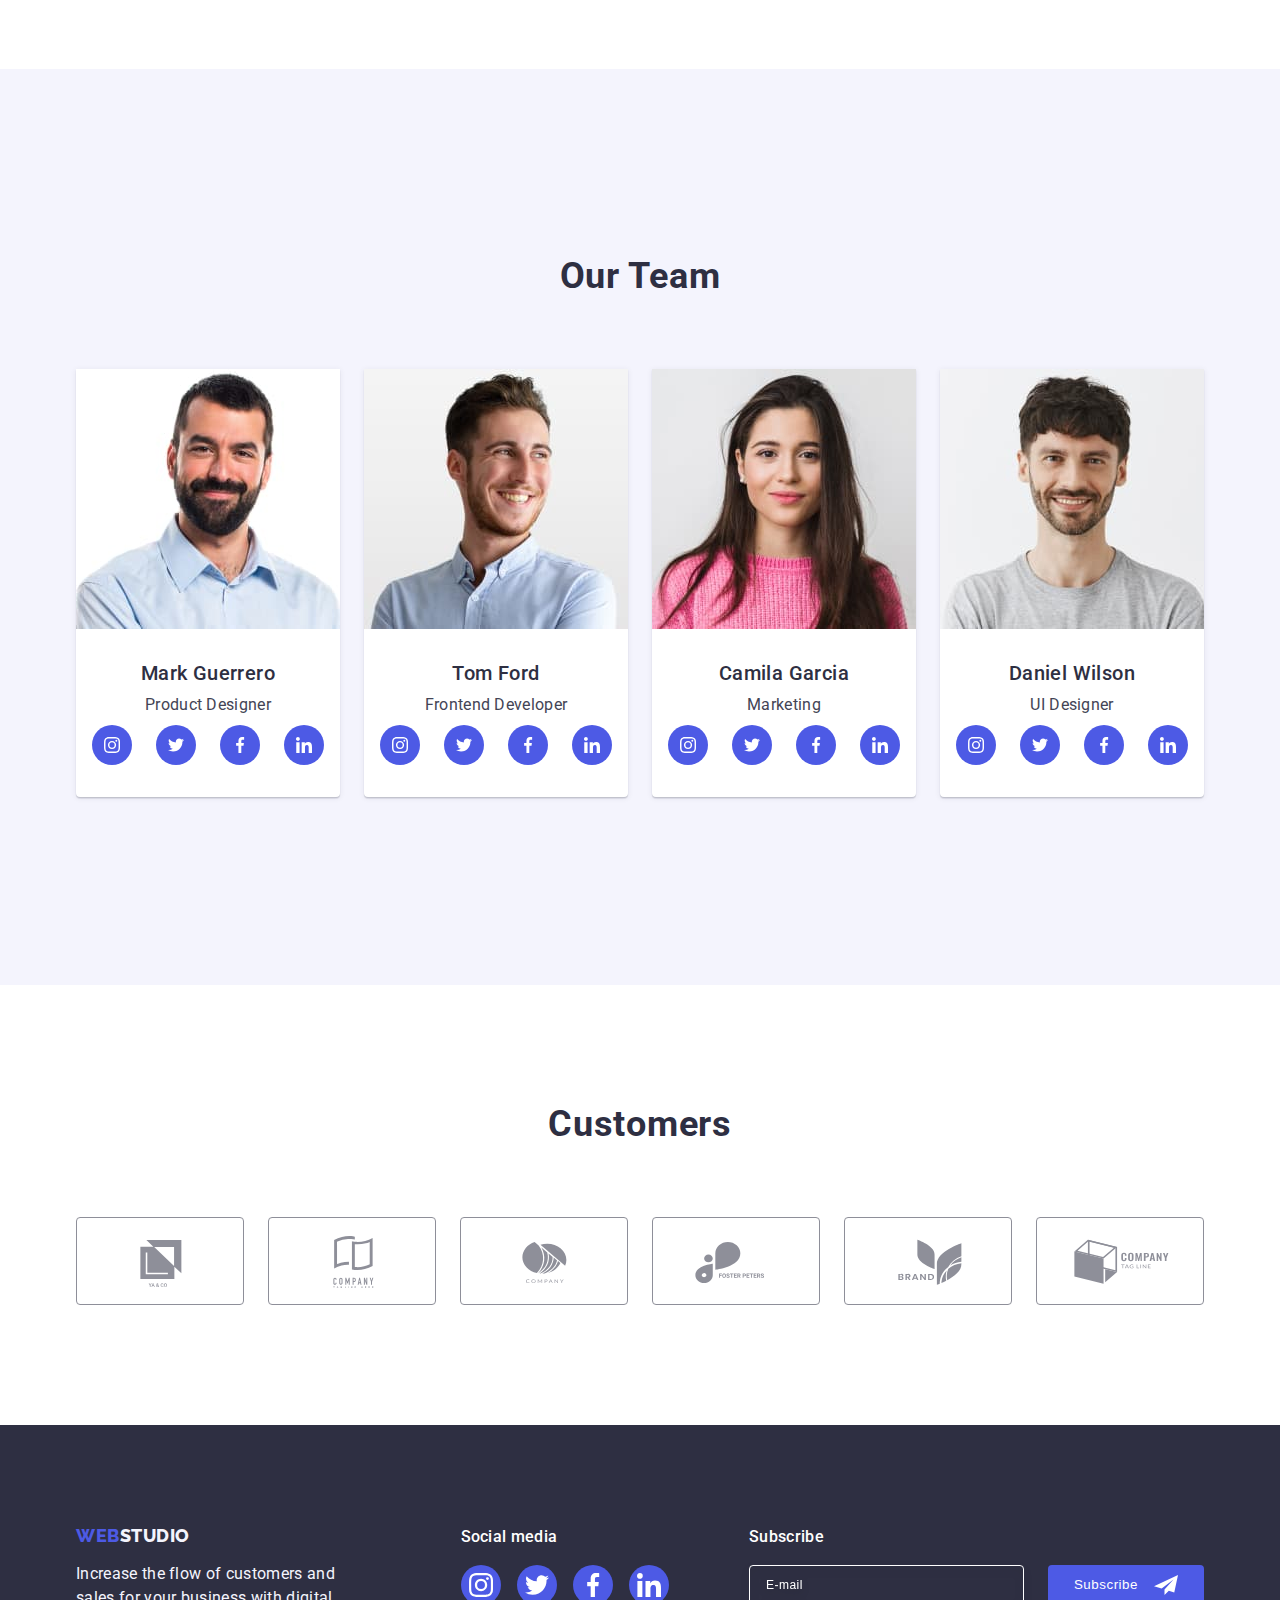
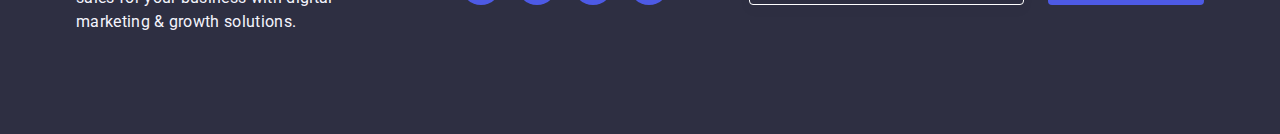
==== commit 6aa23ce0: "fixed issues" ====
--- a/index.html
+++ b/index.html
@@ -166,18 +166,18 @@
             </div>
         </section>
         <!-- gallery -->
-        <section class="gallery section">
+        <section class="gallery section-g">
             <div class="container">
                 <h2 class="galery-title">What are we doing</h2>
                 <ul class="section-gallery">
                     <li class="section-photo">
-                        <img src="./images/computer.jpg" alt="computer with opened projectc" width="360" height="300" />
+                        <img srcset="./images/computer.jpg 1x, ./images/computer2.jpg 2x" src="./images/computer.jpg" alt="computer with opened projectc" width="360" height="300" />
                     </li>
                     <li class="section-photo">
-                        <img src="./images/phoneapp.jpg" alt="phone application" width="360" height="300" />
+                        <img srcset="./images/phoneapp.jpg 1x, ./images/phone-app2.jpg 2x " src="./images/phoneapp.jpg" alt="phone application" width="360" height="300" />
                     </li>
                     <li class="section-photo">
-                        <img src="./images/webpage.jpg" alt="mobile version of web page" width="360" height="300" />
+                        <img srcset="./images/webpage.jpg 1x, ./images/webpage2.jpg 2x" src="./images/webpage.jpg" alt="mobile version of web page" width="360" height="300" />
                     </li>
                 </ul>
             </div>
@@ -188,7 +188,7 @@
                 <h2 class="team-title">Our Team</h2>
                 <ul class="team-list section3">
                     <li class="team-title-list">
-                        <img class="team-card-photo" src="./images/team/mark.jpg" alt="Mark Guerrero" width="264" height="260" />
+                        <img class="team-card-photo" srcset="./images/team/mark.jpg 1x, ./images/team/mark2.jpg 2x" src="./images/team/mark.jpg" alt="Mark Guerrero" width="264" height="260" />
                         <div class="team-wrap">
                             <h3 class="name">Mark Guerrero</h3>
                             <p class="job">Product Designer</p>
@@ -221,7 +221,7 @@
                         </div >
                     </li>
                     <li class="team-title-list">
-                        <img class="team-card-photo" src="./images/team/tom.jpg" alt="Tom Form" width="264" height="260" />
+                        <img class="team-card-photo" srcset="./images/team/tom.jpg 1x, ./images/team/tom2.jpg 2x" src="./images/team/tom.jpg" alt="Tom Form" width="264" height="260" />
                         <div class="team-wrap">
                             <h3 class="name">Tom Ford</h3>
                             <p class="job">Frontend Developer</p>
@@ -254,7 +254,7 @@
                         </div >
                     </li>
                     <li class="team-title-list">
-                        <img class="team-card-photo" src="./images/team/camila.jpg" alt="Camila Garcia" width="264" height="260" />
+                        <img class="team-card-photo" srcset="./images/team/camila.jpg 1x, ./images/team/camila2.jpg 2x" src="./images/team/camila.jpg" alt="Camila Garcia" width="264" height="260" />
                         <div class="team-wrap">
                             <h3 class="name">Camila Garcia</h3>
                             <p class="job">Marketing</p>
@@ -287,7 +287,7 @@
                         </div >
                     </li>
                     <li class="team-title-list">
-                        <img class="team-card-photo" src="./images/team/daniel.jpg" alt="Daniel Wilson" width="264" height="260" />
+                        <img class="team-card-photo" srcset="./images/team/daniel.jpg 1x, ./images/team/daniel2.jpg 2x" src="./images/team/daniel.jpg" alt="Daniel Wilson" width="264" height="260" />
                         <div class="team-wrap">
                             <h3 class="name">Daniel Wilson</h3>
                             <p class="job">UI Designer</p>
--- a/css/slyles.css
+++ b/css/slyles.css
@@ -64,16 +64,6 @@
     }
 }
 
-@media screen and (min-width: 428px) {
-    .modal {
-        width: 392px;
-        padding: 72px 24px 24px;
-    }
-
-    .modal-form {
-        width: 100%;
-    }
-}
 
 
 /*-----------------------main-regulation------------------------*/
@@ -146,6 +136,11 @@
 .advantage-list .list-item {
     margin-bottom: 72px;
 }
+
+.advantage-list .list-item:last-child {
+    margin-bottom: 0;
+}
+
 
 .feature-icon-location {
     display: none;
@@ -337,9 +332,6 @@
    
 }
 
-.mob-menu-list {
-    margin-bottom: 64px;
-}
 
 .mob-menu-link,
 .mob-adress-link.tel {
@@ -382,7 +374,13 @@
 
 .mob-social {
     display: flex;
-    gap: 56px;
+    gap: 24px;
+}
+
+@media screen and (min-width: 428px) {
+    .mob-social {
+        gap: 56px;
+    }
 }
 
 .current-link {
@@ -614,6 +612,7 @@
 
 
 .advantages-text {
+    font-weight: 500;
     font-size: 16px;
     line-height: 1.5;
     letter-spacing: 0.02em;
@@ -911,7 +910,7 @@
 }
 
 .modal {
-    width: 392px;
+    width: 315px;
     min-height: 584px;
     background: #FCFCFC;
     box-shadow: 0px 1px 1px rgba(0, 0, 0, 0.14), 0px 1px 3px rgba(0, 0, 0, 0.12), 0px 2px 1px rgba(0, 0, 0, 0.2);
@@ -921,10 +920,18 @@
     left: 50%;
     transform: translate(-50%, -50%) scaleY(1);
     transition: transform 250ms cubic-bezier(0.4, 0, 0.2, 1);
-    padding-top: 72px;
-    padding-right: 24px;
-    padding-left: 24px;
-    padding-bottom: 24px;
+    padding-top: 48px;
+    padding-right: 10px;
+    padding-left: 10px;
+    padding-bottom: 10px;
+}
+
+@media screen and (min-width: 428px) {
+    .modal {
+        width: 392px;
+        padding: 72px 24px 24px 24px;
+    }
+
 }
 
 .backdrop.is-hidden .modal {
--- a/css/desktop.css
+++ b/css/desktop.css
@@ -37,6 +37,7 @@
 }
 .main-nav {
     display: flex;
+    align-items: center;
 }
 
 .hero {
@@ -101,9 +102,6 @@
     border-radius: 4px;
 }
 
-.feature:not(:last-child) {
-    margin-right: 24px;
-}
 
 .current-link {
     color: #404BBF;
@@ -123,9 +121,21 @@
 }
 
 .section {
+    padding-top: 188px;
+    padding-bottom: 188px;
+    gap: 24px;
+}
+
+.section-g {
+    padding-bottom: 120px;
+}
+.advantages {
     padding-top: 120px;
     padding-bottom: 120px;
-    gap: 24px;
+}
+
+.advantages-text {
+    font-weight: 400;
 }
 
 .gallery {
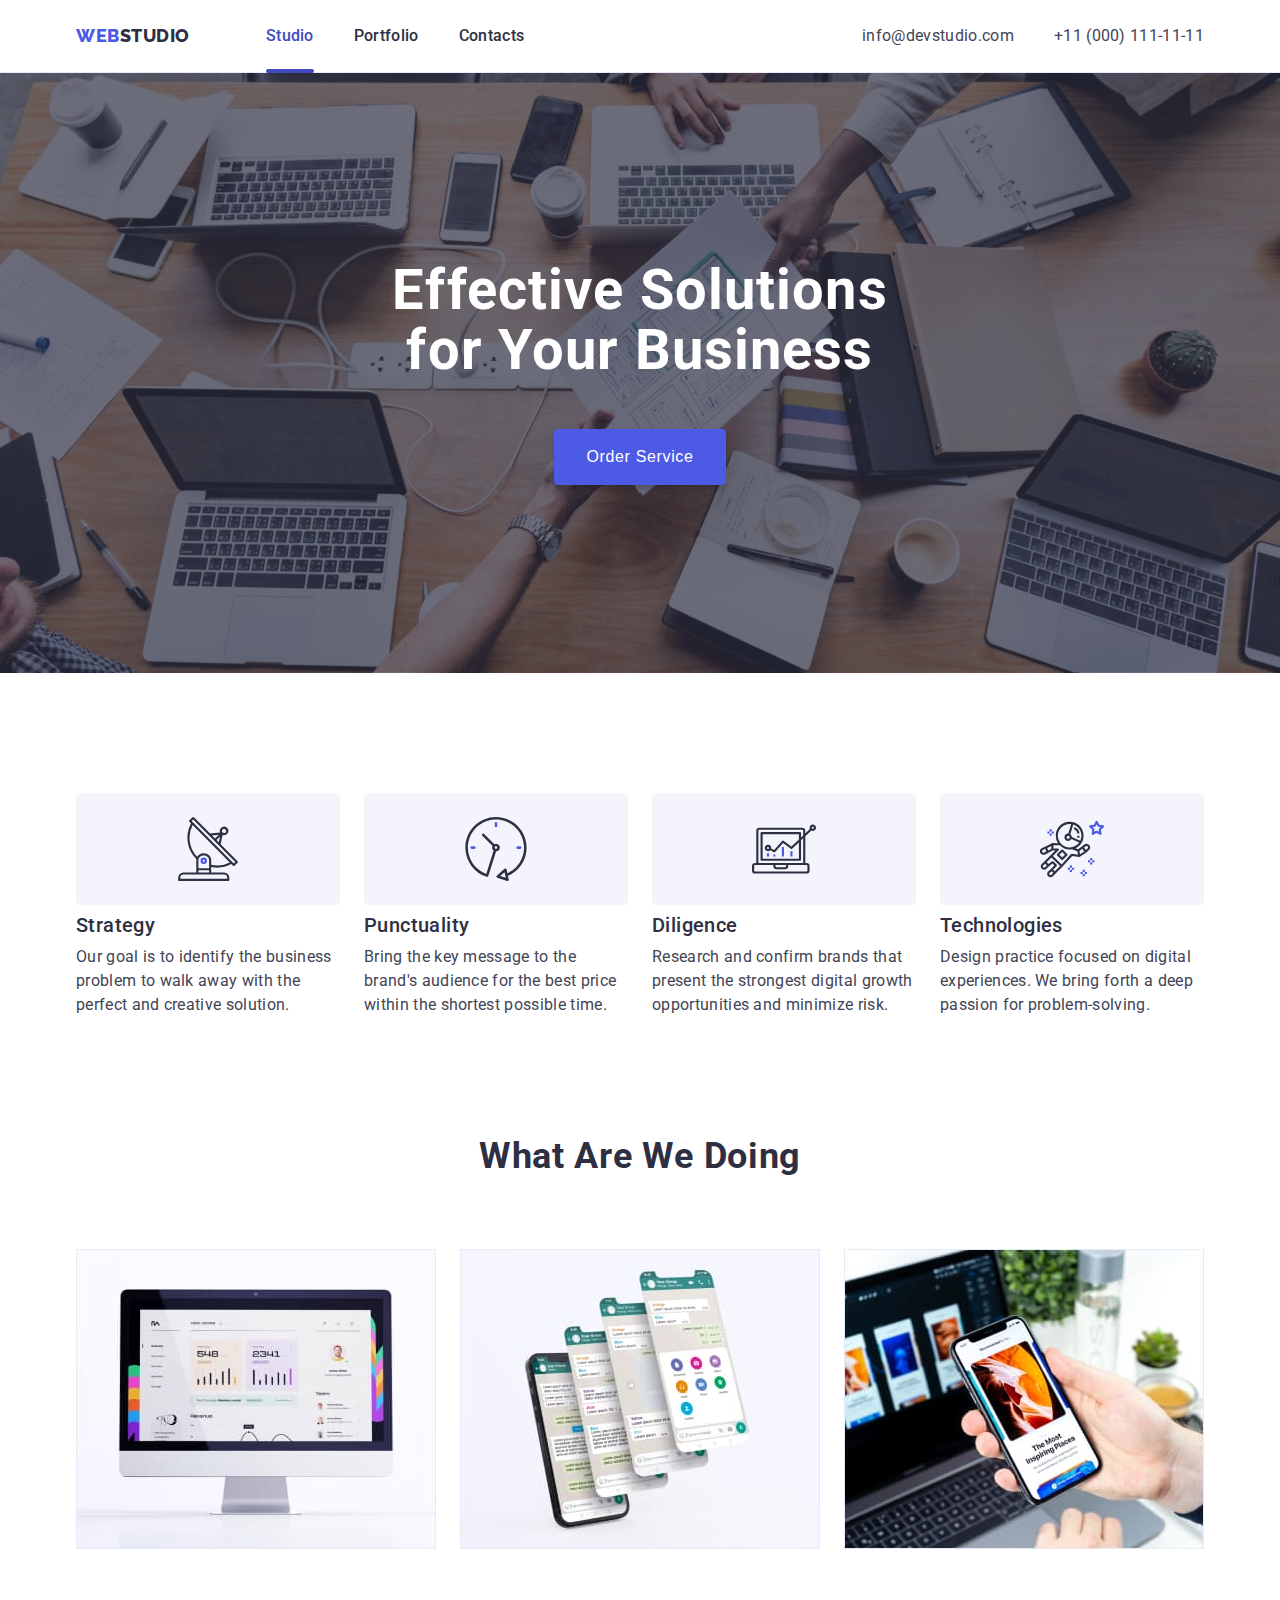
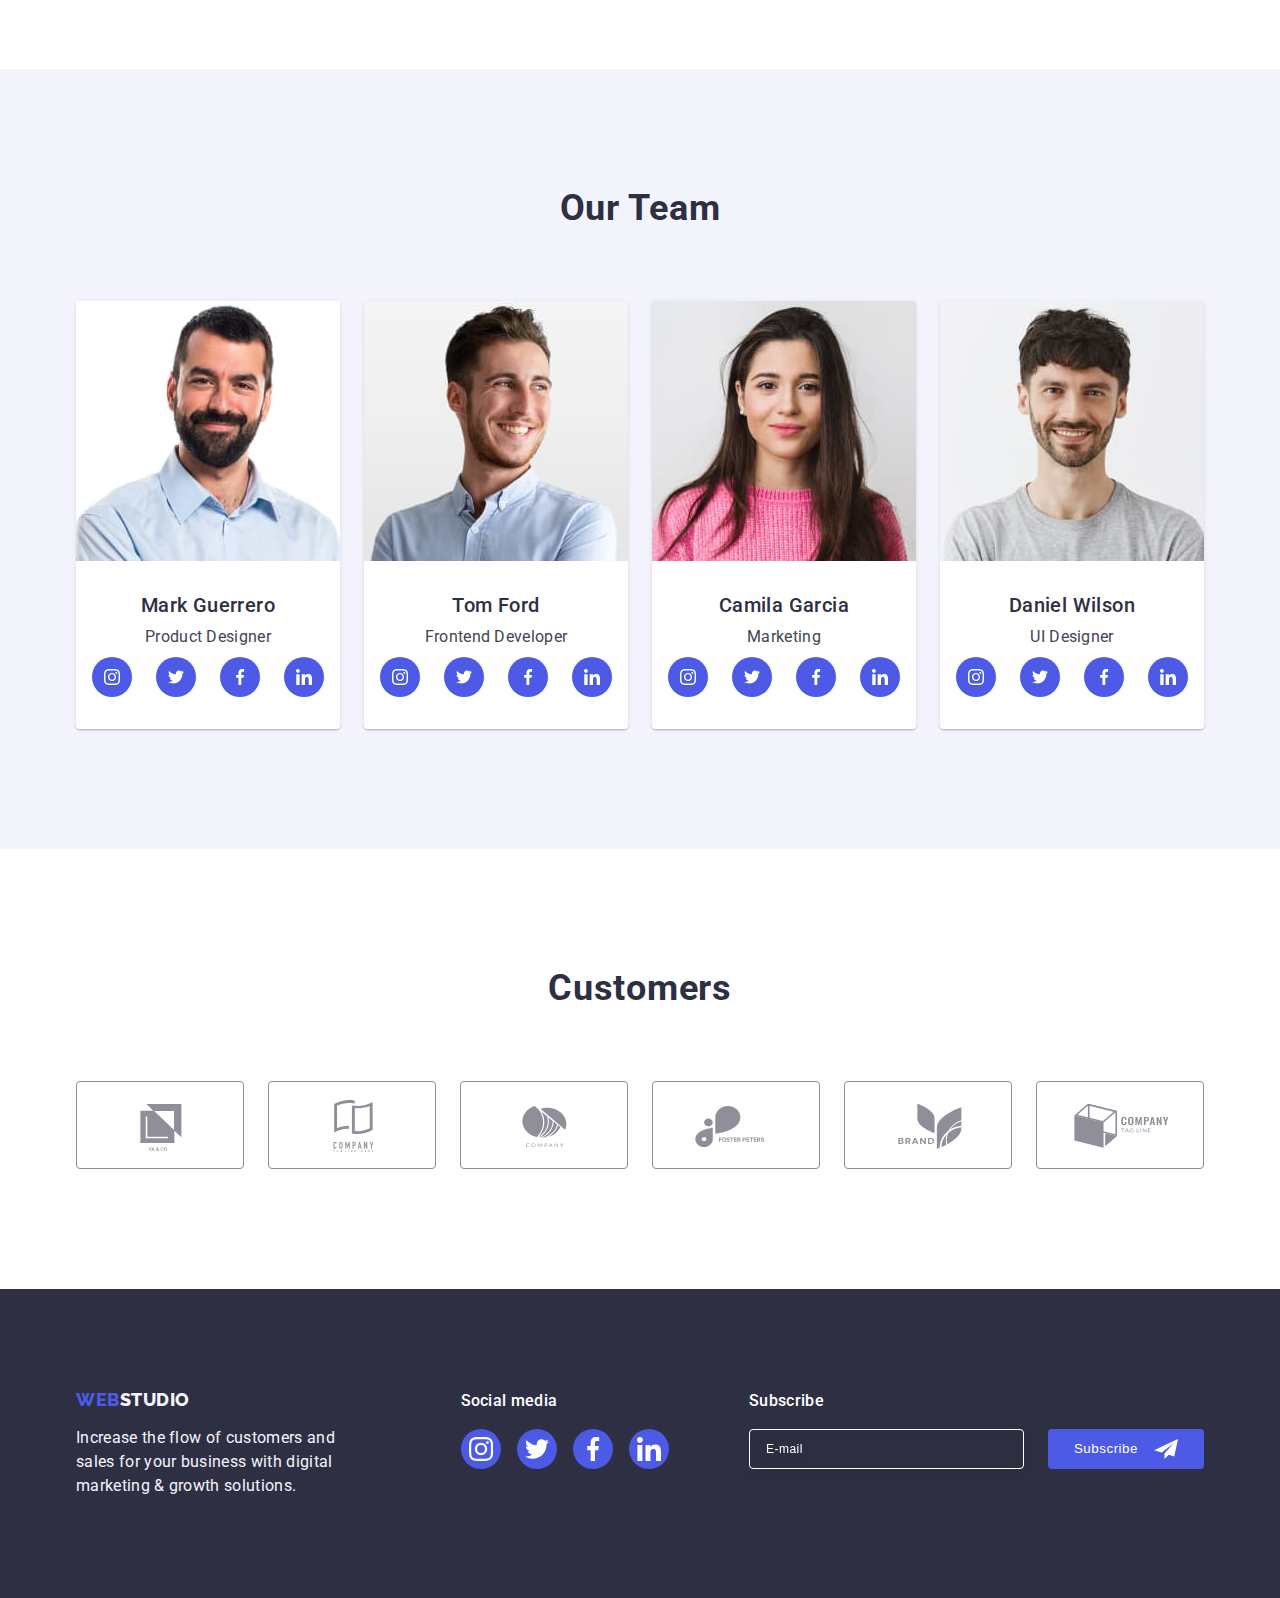
==== commit b010d74c: "fixed" ====
--- a/index.html
+++ b/index.html
@@ -183,7 +183,7 @@
             </div>
         </section>
         <!-- our team -->
-       <section class="team-section section">
+       <section class="team-section section section-t">
            <div class="container">
                 <h2 class="team-title">Our Team</h2>
                 <ul class="team-list section3">
--- a/css/tablet.css
+++ b/css/tablet.css
@@ -103,6 +103,10 @@
     flex-basis: calc((100% - 2 * 16px) / 3);
 }
 
+.flex-list {
+    column-gap: 24px;
+}
+
 
 
 .footer-box {
--- a/css/desktop.css
+++ b/css/desktop.css
@@ -124,6 +124,16 @@
     padding-top: 188px;
     padding-bottom: 188px;
     gap: 24px;
+}
+
+.section-portfolio {
+    padding-top: 120px;
+    padding-bottom: 120px;
+}
+
+.section-t {
+    padding-top: 120px;
+    padding-bottom: 120px;
 }
 
 .section-g {
